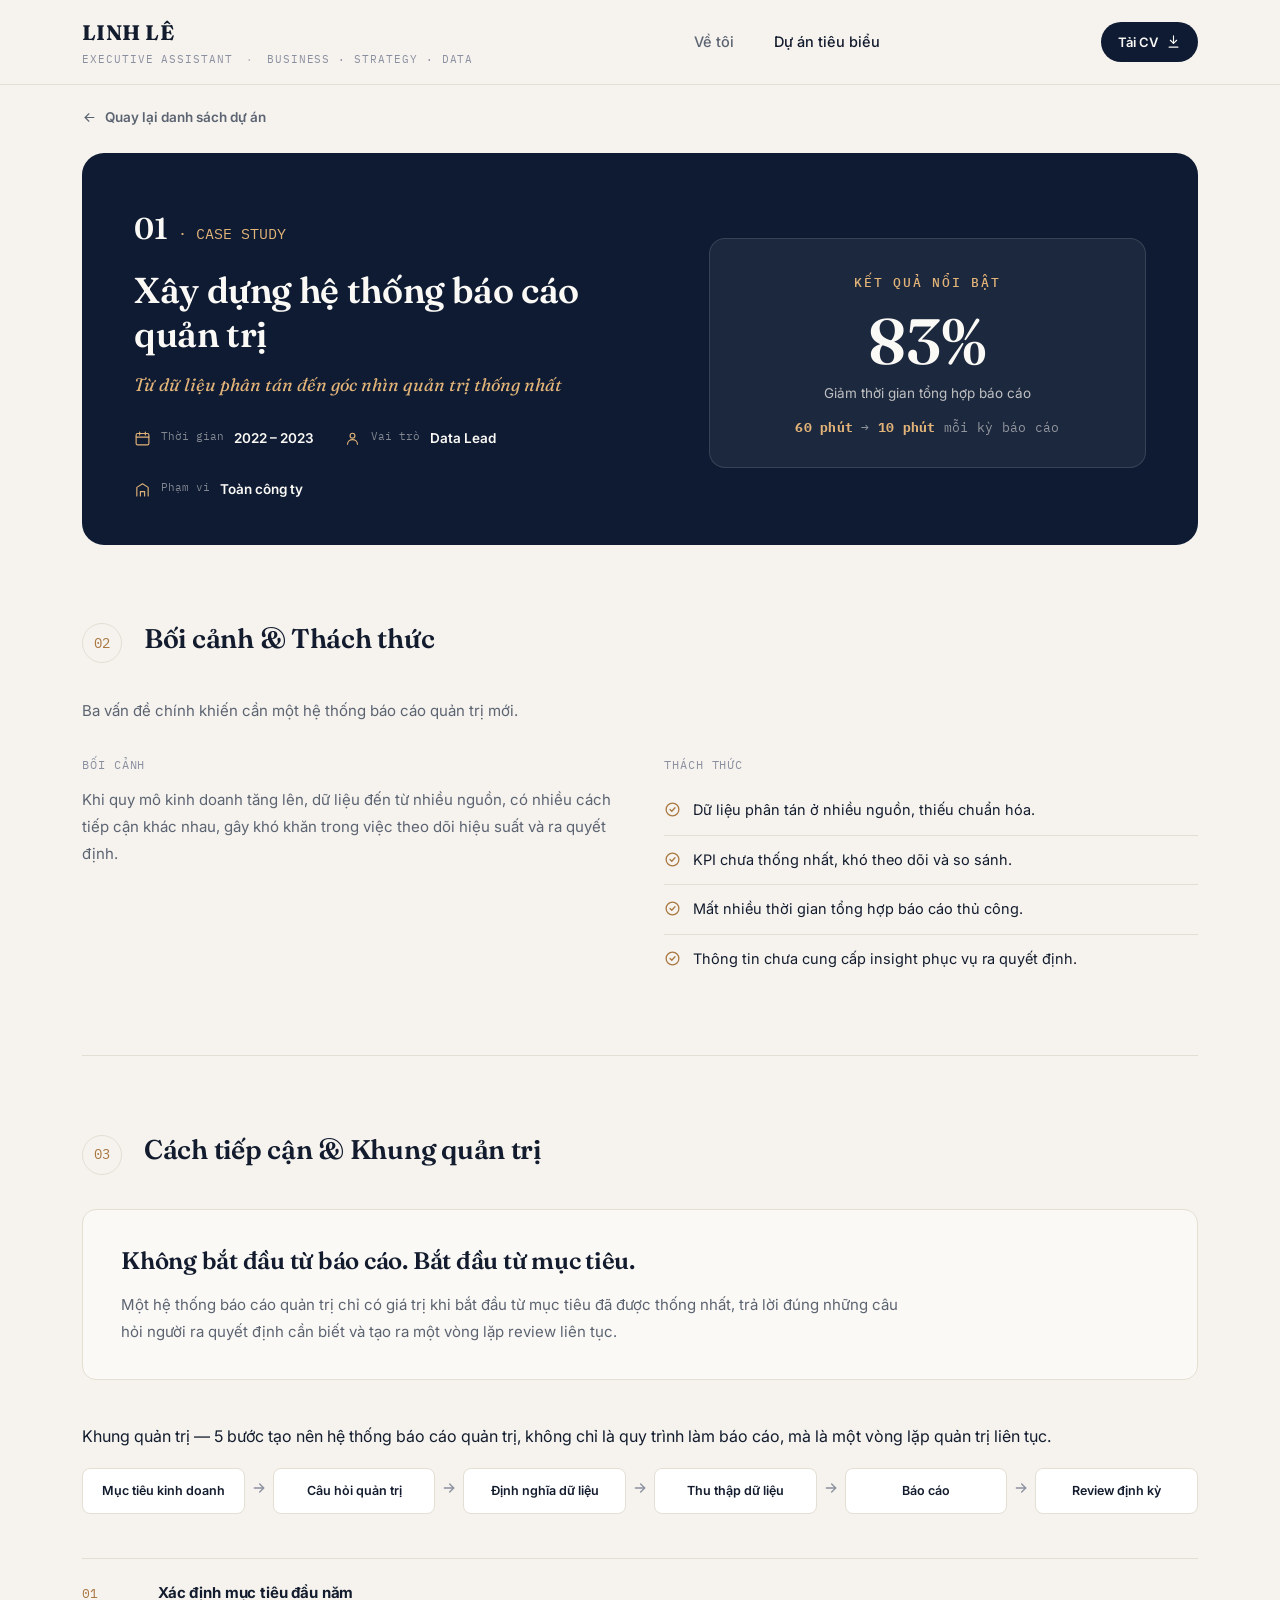
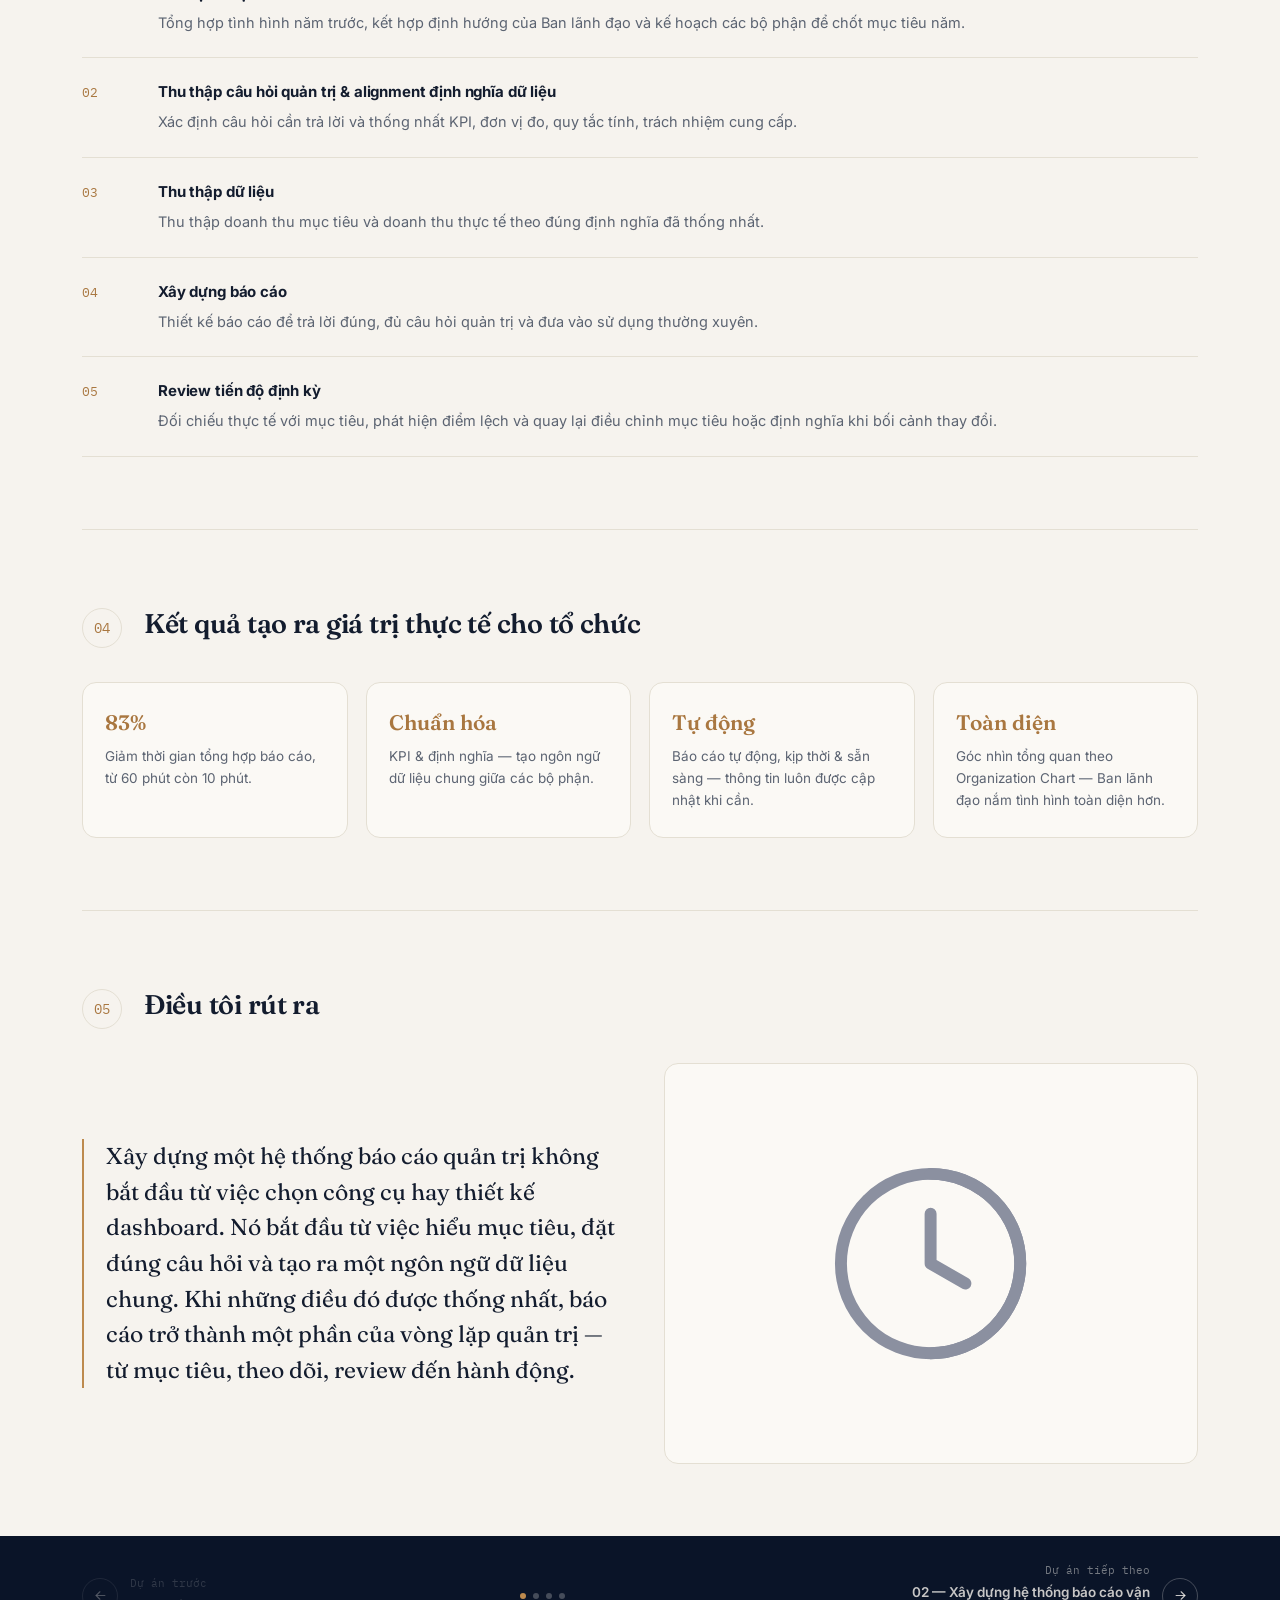
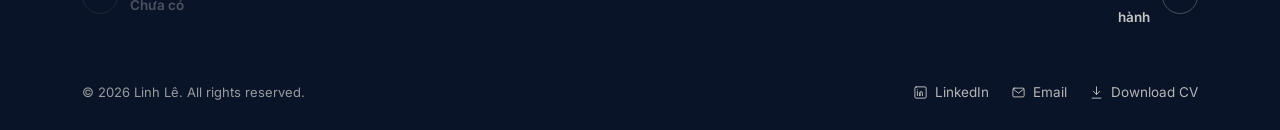
==== case-study-01.html @ 74d92cc4 "Add files via upload" ====
<!doctype html>
<html lang="vi">
<head>
<meta charset="UTF-8">
<meta name="viewport" content="width=device-width, initial-scale=1">
<title>01 · Xây dựng hệ thống báo cáo quản trị — Linh Lê</title>
<meta name="description" content="Case study: Từ dữ liệu phân tán đến góc nhìn quản trị thống nhất. Data Lead, 2022–2023, toàn công ty.">
<link rel="preconnect" href="https://fonts.googleapis.com">
<link rel="preconnect" href="https://fonts.gstatic.com" crossorigin>
<link href="https://fonts.googleapis.com/css2?family=Fraunces:opsz,wght@9..144,500;9..144,600;9..144,700&family=Inter:wght@400;500;600;700&family=IBM+Plex+Mono:wght@400;500&display=swap" rel="stylesheet">
<link rel="stylesheet" href="style.css">
</head>
<body>

<header class="site-header">
  <div class="wrap">
    <a href="index.html" class="brand">
      <span class="brand-name">LINH LÊ</span>
      <span class="brand-tag">EXECUTIVE ASSISTANT <span>·</span> BUSINESS · STRATEGY · DATA</span>
    </a>
    <nav class="main-nav" aria-label="Điều hướng chính">
      <a href="index.html#ve-toi">Về tôi</a>
      <a href="index.html#du-an" class="active">Dự án tiêu biểu</a>
    </nav>
    <div class="nav-cta">
      <a class="btn btn-primary btn-sm" href="cv.pdf" download>
        Tải CV
        <svg viewBox="0 0 24 24" fill="none" stroke="currentColor" stroke-width="1.8" stroke-linecap="round" stroke-linejoin="round"><path d="M12 3v12"/><path d="M7 10l5 5 5-5"/><path d="M5 21h14"/></svg>
      </a>
      <button class="nav-toggle" aria-label="Mở menu">
        <svg viewBox="0 0 24 24" fill="none" stroke="currentColor" stroke-width="1.8" stroke-linecap="round"><path d="M4 7h16M4 12h16M4 17h16"/></svg>
      </button>
    </div>
  </div>
</header>

<main>
  <div class="wrap">
    <a class="back-link" href="index.html#du-an">
      <svg viewBox="0 0 24 24" fill="none" stroke="currentColor" stroke-width="1.8" stroke-linecap="round" stroke-linejoin="round"><path d="M19 12H5"/><path d="M11 6l-6 6 6 6"/></svg>
      Quay lại danh sách dự án
    </a>

    <!-- ============ HERO ============ -->
    <section class="cs-hero">
      <div class="cs-hero-copy">
        <div class="cs-num"><b>01</b> · CASE STUDY</div>
        <h1>Xây dựng hệ thống báo cáo quản trị</h1>
        <p class="cs-subtitle">Từ dữ liệu phân tán đến góc nhìn quản trị thống nhất</p>

        <div class="cs-meta">
          <div>
            <svg viewBox="0 0 24 24" fill="none" stroke="currentColor" stroke-width="1.6" stroke-linecap="round" stroke-linejoin="round"><rect x="3" y="5" width="18" height="16" rx="2"/><path d="M3 10h18M8 3v4M16 3v4"/></svg>
            <div><span class="m-label">Thời gian</span><span class="m-val">2022 – 2023</span></div>
          </div>
          <div>
            <svg viewBox="0 0 24 24" fill="none" stroke="currentColor" stroke-width="1.6" stroke-linecap="round" stroke-linejoin="round"><circle cx="12" cy="8" r="3.4"/><path d="M5 20c0-3.6 3.1-6.4 7-6.4s7 2.8 7 6.4"/></svg>
            <div><span class="m-label">Vai trò</span><span class="m-val">Data Lead</span></div>
          </div>
          <div>
            <svg viewBox="0 0 24 24" fill="none" stroke="currentColor" stroke-width="1.6" stroke-linecap="round" stroke-linejoin="round"><path d="M4 21V9l8-5 8 5v12"/><path d="M9 21v-6h6v6"/></svg>
            <div><span class="m-label">Phạm vi</span><span class="m-val">Toàn công ty</span></div>
          </div>
        </div>
      </div>

      <div class="cs-highlight">
        <span class="eyebrow on-dark">Kết quả nổi bật</span>
        <div class="hl-num" style="margin-top:14px;">83%</div>
        <p class="hl-caption">Giảm thời gian tổng hợp báo cáo</p>
        <div class="hl-detail"><b>60 phút</b> → <b>10 phút</b> mỗi kỳ báo cáo</div>
      </div>
    </section>

    <!-- ============ 02 BỐI CẢNH & THÁCH THỨC ============ -->
    <section class="cs-section">
      <div class="cs-section-head">
        <span class="cs-section-num">02</span>
        <h2>Bối cảnh &amp; Thách thức</h2>
      </div>
      <p style="max-width:640px; color:var(--muted); font-size:15px; line-height:1.8; margin-bottom:32px;">Ba vấn đề chính khiến cần một hệ thống báo cáo quản trị mới.</p>

      <div class="cs-two-col">
        <div>
          <span class="col-label">Bối cảnh</span>
          <p>Khi quy mô kinh doanh tăng lên, dữ liệu đến từ nhiều nguồn, có nhiều cách tiếp cận khác nhau, gây khó khăn trong việc theo dõi hiệu suất và ra quyết định.</p>
        </div>
        <div>
          <span class="col-label">Thách thức</span>
          <ul class="check-list">
            <li>
              <svg viewBox="0 0 24 24" fill="none" stroke="currentColor" stroke-width="1.8" stroke-linecap="round" stroke-linejoin="round"><circle cx="12" cy="12" r="9"/><path d="m8.5 12 2.5 2.5 4.5-5"/></svg>
              Dữ liệu phân tán ở nhiều nguồn, thiếu chuẩn hóa.
            </li>
            <li>
              <svg viewBox="0 0 24 24" fill="none" stroke="currentColor" stroke-width="1.8" stroke-linecap="round" stroke-linejoin="round"><circle cx="12" cy="12" r="9"/><path d="m8.5 12 2.5 2.5 4.5-5"/></svg>
              KPI chưa thống nhất, khó theo dõi và so sánh.
            </li>
            <li>
              <svg viewBox="0 0 24 24" fill="none" stroke="currentColor" stroke-width="1.8" stroke-linecap="round" stroke-linejoin="round"><circle cx="12" cy="12" r="9"/><path d="m8.5 12 2.5 2.5 4.5-5"/></svg>
              Mất nhiều thời gian tổng hợp báo cáo thủ công.
            </li>
            <li>
              <svg viewBox="0 0 24 24" fill="none" stroke="currentColor" stroke-width="1.8" stroke-linecap="round" stroke-linejoin="round"><circle cx="12" cy="12" r="9"/><path d="m8.5 12 2.5 2.5 4.5-5"/></svg>
              Thông tin chưa cung cấp insight phục vụ ra quyết định.
            </li>
          </ul>
        </div>
      </div>
    </section>

    <!-- ============ 03 Ý TƯỞNG CỐT LÕI & KHUNG QUẢN TRỊ ============ -->
    <section class="cs-section">
      <div class="cs-section-head">
        <span class="cs-section-num">03</span>
        <h2>Cách tiếp cận &amp; Khung quản trị</h2>
      </div>

      <div class="idea-block">
        <h3>Không bắt đầu từ báo cáo. Bắt đầu từ mục tiêu.</h3>
        <p>Một hệ thống báo cáo quản trị chỉ có giá trị khi bắt đầu từ mục tiêu đã được thống nhất, trả lời đúng những câu hỏi người ra quyết định cần biết và tạo ra một vòng lặp review liên tục.</p>
      </div>

      <span class="col-label">Khung quản trị — 5 bước tạo nên hệ thống báo cáo quản trị, không chỉ là quy trình làm báo cáo, mà là một vòng lặp quản trị liên tục.</span>

      <div class="flow" style="margin-top:18px;">
        <div class="flow-node">Mục tiêu kinh doanh</div>
        <span class="flow-arrow"><svg viewBox="0 0 24 24" fill="none" stroke="currentColor" stroke-width="2" stroke-linecap="round" stroke-linejoin="round"><path d="M5 12h14"/><path d="M13 6l6 6-6 6"/></svg></span>
        <div class="flow-node">Câu hỏi quản trị</div>
        <span class="flow-arrow"><svg viewBox="0 0 24 24" fill="none" stroke="currentColor" stroke-width="2" stroke-linecap="round" stroke-linejoin="round"><path d="M5 12h14"/><path d="M13 6l6 6-6 6"/></svg></span>
        <div class="flow-node">Định nghĩa dữ liệu</div>
        <span class="flow-arrow"><svg viewBox="0 0 24 24" fill="none" stroke="currentColor" stroke-width="2" stroke-linecap="round" stroke-linejoin="round"><path d="M5 12h14"/><path d="M13 6l6 6-6 6"/></svg></span>
        <div class="flow-node">Thu thập dữ liệu</div>
        <span class="flow-arrow"><svg viewBox="0 0 24 24" fill="none" stroke="currentColor" stroke-width="2" stroke-linecap="round" stroke-linejoin="round"><path d="M5 12h14"/><path d="M13 6l6 6-6 6"/></svg></span>
        <div class="flow-node">Báo cáo</div>
        <span class="flow-arrow"><svg viewBox="0 0 24 24" fill="none" stroke="currentColor" stroke-width="2" stroke-linecap="round" stroke-linejoin="round"><path d="M5 12h14"/><path d="M13 6l6 6-6 6"/></svg></span>
        <div class="flow-node">Review định kỳ</div>
      </div>

      <div class="step-list">
        <div class="step-row">
          <span class="s-num">01</span>
          <div>
            <h4>Xác định mục tiêu đầu năm</h4>
            <p>Tổng hợp tình hình năm trước, kết hợp định hướng của Ban lãnh đạo và kế hoạch các bộ phận để chốt mục tiêu năm.</p>
          </div>
        </div>
        <div class="step-row">
          <span class="s-num">02</span>
          <div>
            <h4>Thu thập câu hỏi quản trị &amp; alignment định nghĩa dữ liệu</h4>
            <p>Xác định câu hỏi cần trả lời và thống nhất KPI, đơn vị đo, quy tắc tính, trách nhiệm cung cấp.</p>
          </div>
        </div>
        <div class="step-row">
          <span class="s-num">03</span>
          <div>
            <h4>Thu thập dữ liệu</h4>
            <p>Thu thập doanh thu mục tiêu và doanh thu thực tế theo đúng định nghĩa đã thống nhất.</p>
          </div>
        </div>
        <div class="step-row">
          <span class="s-num">04</span>
          <div>
            <h4>Xây dựng báo cáo</h4>
            <p>Thiết kế báo cáo để trả lời đúng, đủ câu hỏi quản trị và đưa vào sử dụng thường xuyên.</p>
          </div>
        </div>
        <div class="step-row">
          <span class="s-num">05</span>
          <div>
            <h4>Review tiến độ định kỳ</h4>
            <p>Đối chiếu thực tế với mục tiêu, phát hiện điểm lệch và quay lại điều chỉnh mục tiêu hoặc định nghĩa khi bối cảnh thay đổi.</p>
          </div>
        </div>
      </div>
    </section>

    <!-- ============ 04 KẾT QUẢ & TÁC ĐỘNG ============ -->
    <section class="cs-section">
      <div class="cs-section-head">
        <span class="cs-section-num">04</span>
        <h2>Kết quả tạo ra giá trị thực tế cho tổ chức</h2>
      </div>
      <div class="impact-grid">
        <div class="impact-card">
          <div class="i-head">83%</div>
          <p>Giảm thời gian tổng hợp báo cáo, từ 60 phút còn 10 phút.</p>
        </div>
        <div class="impact-card">
          <div class="i-head">Chuẩn hóa</div>
          <p>KPI &amp; định nghĩa — tạo ngôn ngữ dữ liệu chung giữa các bộ phận.</p>
        </div>
        <div class="impact-card">
          <div class="i-head">Tự động</div>
          <p>Báo cáo tự động, kịp thời &amp; sẵn sàng — thông tin luôn được cập nhật khi cần.</p>
        </div>
        <div class="impact-card">
          <div class="i-head">Toàn diện</div>
          <p>Góc nhìn tổng quan theo Organization Chart — Ban lãnh đạo nắm tình hình toàn diện hơn.</p>
        </div>
      </div>
    </section>

    <!-- ============ 05 BÀI HỌC RÚT RA ============ -->
    <section class="cs-section">
      <div class="cs-section-head">
        <span class="cs-section-num">05</span>
        <h2>Điều tôi rút ra</h2>
      </div>
      <div class="reflection">
        <blockquote>Xây dựng một hệ thống báo cáo quản trị không bắt đầu từ việc chọn công cụ hay thiết kế dashboard. Nó bắt đầu từ việc hiểu mục tiêu, đặt đúng câu hỏi và tạo ra một ngôn ngữ dữ liệu chung. Khi những điều đó được thống nhất, báo cáo trở thành một phần của vòng lặp quản trị — từ mục tiêu, theo dõi, review đến hành động.</blockquote>
        <div class="reflection-visual" aria-hidden="true">
          <svg viewBox="0 0 24 24" fill="none" stroke="currentColor" stroke-width="1.2" stroke-linecap="round" stroke-linejoin="round"><circle cx="12" cy="12" r="9"/><path d="M12 3a9 9 0 0 1 0 18"/><path d="M12 7v5l3.5 2"/></svg>
        </div>
      </div>
    </section>

  </div>

  <!-- ============ CASE NAV ============ -->
  <nav class="cs-nav" aria-label="Điều hướng case study">
    <div class="wrap">
      <span class="cs-nav-link disabled">
        <span class="n-arrow"><svg viewBox="0 0 24 24" fill="none" stroke="currentColor" stroke-width="1.8" stroke-linecap="round" stroke-linejoin="round"><path d="M19 12H5"/><path d="M11 6l-6 6 6 6"/></svg></span>
        <span>
          <span class="n-label">Dự án trước</span>
          <span class="n-title">Chưa có</span>
        </span>
      </span>
      <div class="cs-dots" aria-hidden="true">
        <span class="on"></span><span></span><span></span><span></span>
      </div>
      <a class="cs-nav-link next" href="case-study-02.html">
        <span class="n-arrow"><svg viewBox="0 0 24 24" fill="none" stroke="currentColor" stroke-width="1.8" stroke-linecap="round" stroke-linejoin="round"><path d="M5 12h14"/><path d="M13 6l6 6-6 6"/></svg></span>
        <span>
          <span class="n-label">Dự án tiếp theo</span>
          <span class="n-title">02 — Xây dựng hệ thống báo cáo vận hành</span>
        </span>
      </a>
    </div>
  </nav>
</main>

<footer class="site-footer">
  <div class="wrap">
    <span class="footer-copy">© 2026 Linh Lê. All rights reserved.</span>
    <div class="footer-links">
      <a href="https://www.linkedin.com/" target="_blank" rel="noopener">
        <svg viewBox="0 0 24 24" fill="none" stroke="currentColor" stroke-width="1.6" stroke-linecap="round" stroke-linejoin="round"><rect x="3" y="3" width="18" height="18" rx="2"/><path d="M7 10v7M7 7v.01M11 17v-4.5a2 2 0 0 1 4 0V17M11 12.5V17"/></svg>
        LinkedIn
      </a>
      <a href="mailto:hello@linhle.com">
        <svg viewBox="0 0 24 24" fill="none" stroke="currentColor" stroke-width="1.6" stroke-linecap="round" stroke-linejoin="round"><rect x="3" y="5" width="18" height="14" rx="2"/><path d="m4 7 8 6 8-6"/></svg>
        Email
      </a>
      <a href="cv.pdf" download>
        <svg viewBox="0 0 24 24" fill="none" stroke="currentColor" stroke-width="1.6" stroke-linecap="round" stroke-linejoin="round"><path d="M12 3v12"/><path d="M7 10l5 5 5-5"/><path d="M5 21h14"/></svg>
        Download CV
      </a>
    </div>
  </div>
</footer>

<script src="script.js"></script>
</body>
</html>
---- style.css ----
/* =========================================================
   LINH LÊ — Executive Assistant Portfolio
   Design tokens
   ========================================================= */
:root{
  --cream:        #F6F3EE;
  --cream-soft:    #FBF9F5;
  --white:        #FFFFFF;
  --navy:         #0E1B33;
  --navy-deep:    #0A1428;
  --ink:          #131C2E;
  --muted:        #5C6472;
  --muted-soft:   #8B90A0;
  --amber:        #BD8A4E;
  --amber-deep:   #A97740;
  --line:         #E4DFD3;
  --line-navy:    rgba(255,255,255,.12);

  --serif: "Fraunces", "Times New Roman", serif;
  --sans:  "Inter", -apple-system, BlinkMacSystemFont, "Segoe UI", sans-serif;
  --mono:  "IBM Plex Mono", ui-monospace, SFMono-Regular, Menlo, monospace;

  --container: 1180px;
  --radius: 14px;
  --radius-sm: 8px;
}

*, *::before, *::after{ box-sizing: border-box; }
html{ scroll-behavior: smooth; }
body{
  margin: 0;
  background: var(--cream);
  color: var(--ink);
  font-family: var(--sans);
  font-size: 16px;
  line-height: 1.6;
  -webkit-font-smoothing: antialiased;
}
img{ max-width: 100%; display: block; }
a{ color: inherit; text-decoration: none; }
ul{ margin: 0; padding: 0; list-style: none; }
h1,h2,h3,h4{ margin: 0; font-family: var(--serif); font-weight: 600; color: var(--ink); letter-spacing: -0.01em; }
p{ margin: 0; }
button{ font-family: inherit; }

@media (prefers-reduced-motion: reduce){
  html{ scroll-behavior: auto; }
  *{ animation-duration: 0.001ms !important; animation-iteration-count: 1 !important; transition-duration: 0.001ms !important; }
}

:focus-visible{
  outline: 2px solid var(--amber);
  outline-offset: 3px;
  border-radius: 4px;
}

.wrap{
  max-width: var(--container);
  margin: 0 auto;
  padding: 0 32px;
}

.eyebrow{
  font-family: var(--mono);
  font-size: 12.5px;
  letter-spacing: 0.14em;
  text-transform: uppercase;
  color: var(--amber-deep);
  font-weight: 500;
}
.eyebrow.on-dark{ color: #E3B478; }
.eyebrow.muted{ color: var(--muted-soft); }

/* =========================================================
   Header / Nav
   ========================================================= */
.site-header{
  position: sticky;
  top: 0;
  z-index: 50;
  background: rgba(246,243,238,.86);
  backdrop-filter: blur(10px);
  border-bottom: 1px solid var(--line);
}
.site-header .wrap{
  display: flex;
  align-items: center;
  justify-content: space-between;
  height: 84px;
}
.brand{ display: flex; flex-direction: column; gap: 2px; }
.brand-name{
  font-family: var(--serif);
  font-size: 21px;
  font-weight: 700;
  letter-spacing: 0.02em;
  color: var(--ink);
}
.brand-tag{
  font-family: var(--mono);
  font-size: 10.5px;
  letter-spacing: 0.09em;
  text-transform: uppercase;
  color: var(--muted-soft);
}
.brand-tag span{ margin: 0 5px; opacity: .6; }

.main-nav{ display: flex; align-items: center; gap: 40px; }
.main-nav a{
  font-size: 14.5px;
  font-weight: 500;
  color: var(--muted);
  transition: color .15s ease;
}
.main-nav a:hover{ color: var(--ink); }
.main-nav a.active{ color: var(--ink); }

.btn{
  display: inline-flex;
  align-items: center;
  gap: 8px;
  font-size: 14px;
  font-weight: 600;
  padding: 12px 22px;
  border-radius: 999px;
  border: 1px solid transparent;
  cursor: pointer;
  transition: transform .15s ease, background .15s ease, border-color .15s ease, color .15s ease;
  white-space: nowrap;
}
.btn:hover{ transform: translateY(-1px); }
.btn svg{ width: 15px; height: 15px; flex-shrink: 0; }

.btn-primary{ background: var(--navy); color: var(--cream-soft); }
.btn-primary:hover{ background: var(--navy-deep); }

.btn-outline{ background: transparent; border-color: var(--ink); color: var(--ink); }
.btn-outline:hover{ background: var(--ink); color: var(--cream-soft); }

.btn-outline-light{ background: transparent; border-color: var(--line-navy); color: var(--cream-soft); }
.btn-outline-light:hover{ background: rgba(255,255,255,.08); border-color: rgba(255,255,255,.4); }

.btn-sm{ padding: 9px 16px; font-size: 13px; }

.nav-cta{ display: flex; align-items: center; gap: 14px; }
.nav-toggle{
  display: none;
  width: 40px; height: 40px;
  align-items: center; justify-content: center;
  background: none; border: 1px solid var(--line);
  border-radius: 8px;
}
.nav-toggle svg{ width: 18px; height: 18px; }

/* =========================================================
   Buttons row / generic
   ========================================================= */
.section{ padding: 96px 0; }
.section-tight{ padding: 72px 0; }

/* =========================================================
   Hero (index)
   ========================================================= */
.hero{ padding: 76px 0 88px; }
.hero-grid{
  display: grid;
  grid-template-columns: 1.05fr 0.95fr;
  gap: 56px;
  align-items: center;
}
.hero-copy .eyebrow{ margin-bottom: 18px; }
.hero-copy h1{
  font-size: clamp(34px, 4.4vw, 50px);
  line-height: 1.14;
  font-weight: 600;
}
.hero-copy h1 em{
  font-style: normal;
  color: var(--amber-deep);
}
.hero-copy .lede{
  margin-top: 22px;
  max-width: 460px;
  color: var(--muted);
  font-size: 16.5px;
  line-height: 1.7;
}
.hero-actions{ display: flex; gap: 14px; margin-top: 34px; flex-wrap: wrap; }

.hero-visual{ position: relative; display: flex; justify-content: center; }
.portrait-frame{
  position: relative;
  width: 100%;
  max-width: 380px;
  aspect-ratio: 3.1 / 4;
  border-radius: 28px;
  background:
    radial-gradient(120% 90% at 78% 8%, #EFDDC4 0%, transparent 55%),
    linear-gradient(180deg, #EDE7DC 0%, #E4DCCB 100%);
  overflow: hidden;
  display: flex;
  align-items: flex-end;
  justify-content: center;
  border: 1px solid var(--line);
}
.portrait-frame .portrait-placeholder{
  width: 100%;
  height: 100%;
  display: flex;
  flex-direction: column;
  align-items: center;
  justify-content: center;
  gap: 10px;
  color: var(--muted-soft);
  text-align: center;
  padding: 24px;
}
.portrait-frame .portrait-placeholder svg{ width: 56px; height: 56px; opacity: .55; }
.portrait-frame .portrait-placeholder small{
  font-family: var(--mono);
  font-size: 11px;
  letter-spacing: .04em;
  line-height: 1.6;
}
.portrait-dot-grid{
  position: absolute;
  right: -18px; bottom: 28px;
  width: 92px; height: 92px;
  background-image: radial-gradient(var(--muted-soft) 1.4px, transparent 1.4px);
  background-size: 12px 12px;
  opacity: .35;
  z-index: -1;
}
.hero-quote{
  position: absolute;
  right: -26px;
  top: 8%;
  max-width: 178px;
  background: var(--white);
  border: 1px solid var(--line);
  border-radius: var(--radius);
  padding: 18px 20px;
  box-shadow: 0 18px 34px -20px rgba(20,20,10,.25);
}
.hero-quote .quote-mark{
  font-family: var(--serif);
  font-size: 30px;
  color: var(--amber);
  line-height: 1;
  display: block;
  margin-bottom: 6px;
}
.hero-quote p{ font-size: 14px; line-height: 1.55; color: var(--ink); }
.hero-quote .sig{
  margin-top: 12px;
  font-family: var(--serif);
  font-style: italic;
  font-size: 17px;
  color: var(--amber-deep);
}

/* =========================================================
   About
   ========================================================= */
.about-head{ max-width: 640px; }
.about-head h2{ font-size: clamp(26px, 3vw, 34px); margin-top: 12px; }
.about-body{
  display: grid;
  grid-template-columns: 1fr 1fr;
  gap: 48px;
  margin-top: 30px;
  align-items: start;
}
.about-body p{ color: var(--muted); font-size: 15.5px; line-height: 1.8; }
.about-quote{
  border-left: 2px solid var(--amber);
  padding-left: 20px;
  font-family: var(--serif);
  font-size: 18px;
  line-height: 1.55;
  color: var(--ink);
}

.capability-grid{
  margin-top: 56px;
  display: grid;
  grid-template-columns: repeat(4, 1fr);
  gap: 1px;
  background: var(--line);
  border: 1px solid var(--line);
  border-radius: var(--radius);
  overflow: hidden;
}
.capability{
  background: var(--cream-soft);
  padding: 30px 24px;
}
.capability .icon-badge{ margin-bottom: 18px; }
.capability h3{ font-family: var(--sans); font-size: 15.5px; font-weight: 700; }
.capability p{ margin-top: 8px; font-size: 13.5px; color: var(--muted); line-height: 1.6; }

.icon-badge{
  width: 42px; height: 42px;
  border-radius: 11px;
  background: var(--white);
  border: 1px solid var(--line);
  display: flex; align-items: center; justify-content: center;
  color: var(--amber-deep);
}
.icon-badge svg{ width: 20px; height: 20px; }

/* =========================================================
   Milestones / timeline
   ========================================================= */
.milestones{ background: var(--cream-soft); border-top: 1px solid var(--line); border-bottom: 1px solid var(--line); }
.milestones .eyebrow{ display:block; text-align:center; margin-bottom: 40px;}
.timeline{
  display: grid;
  grid-template-columns: repeat(6, 1fr);
  gap: 0;
  position: relative;
}
.timeline::before{
  content: "";
  position: absolute;
  top: 26px; left: 8.3%; right: 8.3%;
  height: 1px;
  background: var(--line);
  z-index: 0;
}
.milestone{
  position: relative;
  z-index: 1;
  display: flex;
  flex-direction: column;
  align-items: center;
  text-align: center;
  gap: 14px;
  padding: 0 8px;
}
.milestone .dot{
  width: 52px; height: 52px;
  border-radius: 50%;
  background: var(--navy);
  color: #E3B478;
  display: flex; align-items: center; justify-content: center;
  flex-shrink: 0;
}
.milestone .dot svg{ width: 22px; height: 22px; }
.milestone .m-title{ font-size: 13.5px; font-weight: 700; color: var(--ink); }
.milestone .m-desc{ font-size: 12.5px; color: var(--muted); line-height: 1.5; }
.milestone .m-desc strong{ color: var(--ink); font-weight: 600; }

/* =========================================================
   Projects (dark)
   ========================================================= */
.projects-dark{
  background: var(--navy);
  color: var(--cream-soft);
}
.projects-head{ text-align: center; max-width: 640px; margin: 0 auto 52px; }
.projects-head .eyebrow{ color: #E3B478; }
.projects-head h2{
  color: var(--cream-soft);
  font-size: clamp(24px, 3.2vw, 32px);
  margin-top: 14px;
  line-height: 1.3;
}
.projects-head p{
  margin-top: 14px;
  color: rgba(246,243,238,.62);
  font-size: 15px;
  line-height: 1.7;
}

.project-grid{
  display: grid;
  grid-template-columns: repeat(4, 1fr);
  gap: 18px;
}
.project-card{
  background: rgba(246,243,238,.05);
  border: 1px solid var(--line-navy);
  border-radius: var(--radius);
  padding: 22px;
  display: flex;
  flex-direction: column;
  gap: 18px;
  transition: background .18s ease, border-color .18s ease, transform .18s ease;
}
.project-card:hover{
  background: rgba(246,243,238,.09);
  border-color: rgba(246,243,238,.28);
  transform: translateY(-3px);
}
.project-card .p-num{
  font-family: var(--mono);
  font-size: 13px;
  color: #E3B478;
}
.project-card h3{
  color: var(--cream-soft);
  font-family: var(--sans);
  font-weight: 700;
  font-size: 15.5px;
  line-height: 1.4;
}
.project-card .p-sub{
  font-size: 13px;
  color: rgba(246,243,238,.55);
  line-height: 1.55;
  flex: 1;
}
.project-visual{
  height: 88px;
  border-radius: 10px;
  background: rgba(246,243,238,.04);
  border: 1px solid var(--line-navy);
  display: flex; align-items: center; justify-content: center;
  color: rgba(246,243,238,.5);
}
.project-visual svg{ width: 100%; height: 100%; padding: 12px; }
.project-card .p-foot{
  display: flex; align-items: center; justify-content: space-between;
  padding-top: 4px;
}
.p-status{
  font-family: var(--mono);
  font-size: 11px;
  letter-spacing: .04em;
  color: rgba(246,243,238,.4);
}
.p-arrow{
  width: 34px; height: 34px;
  border-radius: 50%;
  border: 1px solid rgba(246,243,238,.3);
  display: flex; align-items: center; justify-content: center;
  transition: background .15s ease, border-color .15s ease;
}
.p-arrow svg{ width: 15px; height: 15px; }
.project-card:hover .p-arrow{ background: var(--amber); border-color: var(--amber); color: var(--navy-deep); }

/* =========================================================
   Footer
   ========================================================= */
.site-footer{
  background: var(--navy-deep);
  color: rgba(246,243,238,.6);
  padding: 26px 0;
}
.site-footer .wrap{
  display: flex; align-items: center; justify-content: space-between; gap: 20px; flex-wrap: wrap;
}
.footer-links{ display: flex; align-items: center; gap: 22px; }
.footer-links a{
  display: inline-flex; align-items: center; gap: 7px;
  font-size: 13.5px;
  color: rgba(246,243,238,.72);
  transition: color .15s ease;
}
.footer-links a svg{ width: 15px; height: 15px; }
.footer-links a:hover{ color: var(--cream-soft); }
.footer-copy{ font-size: 13px; }

/* =========================================================
   Case study — hero
   ========================================================= */
.back-link{
  display: inline-flex; align-items: center; gap: 8px;
  font-size: 13.5px; font-weight: 600; color: var(--muted);
  padding: 22px 0 0;
}
.back-link svg{ width: 15px; height: 15px; }
.back-link:hover{ color: var(--ink); }

.cs-hero{
  background: var(--navy);
  color: var(--cream-soft);
  border-radius: 22px;
  margin-top: 20px;
  padding: 52px 52px 44px;
  display: grid;
  grid-template-columns: 1.1fr 0.9fr;
  gap: 40px;
  align-items: center;
}
.cs-hero .cs-num{
  font-family: var(--mono);
  font-size: 15px;
  color: #E3B478;
  display: flex; align-items: baseline; gap: 10px;
}
.cs-hero .cs-num b{ font-size: 30px; font-family: var(--serif); color: var(--cream-soft); font-weight: 600;}
.cs-hero h1{
  color: var(--cream-soft);
  font-size: clamp(26px, 3.4vw, 36px);
  line-height: 1.22;
  margin-top: 16px;
}
.cs-hero .cs-subtitle{
  margin-top: 14px;
  font-family: var(--serif);
  font-style: italic;
  color: #E3B478;
  font-size: 18px;
  line-height: 1.5;
}
.cs-meta{
  display: flex;
  gap: 30px;
  margin-top: 30px;
  flex-wrap: wrap;
}
.cs-meta div{ display: flex; gap: 10px; align-items: flex-start; }
.cs-meta svg{ width: 17px; height: 17px; color: #E3B478; margin-top: 2px; flex-shrink: 0; }
.cs-meta .m-label{ display:block; font-size: 11px; color: rgba(246,243,238,.5); font-family: var(--mono); }
.cs-meta .m-val{ font-size: 13.5px; font-weight: 600; color: var(--cream-soft); }

.cs-highlight{
  background: rgba(246,243,238,.06);
  border: 1px solid var(--line-navy);
  border-radius: 16px;
  padding: 30px;
  text-align: center;
}
.cs-highlight .hl-num{
  font-family: var(--serif);
  font-size: clamp(48px, 6vw, 64px);
  font-weight: 600;
  color: var(--cream-soft);
  line-height: 1;
}
.cs-highlight .hl-detail{
  margin-top: 14px;
  font-family: var(--mono);
  font-size: 12.5px;
  color: rgba(246,243,238,.55);
  letter-spacing: .02em;
}
.cs-highlight .hl-detail b{ color: #E3B478; }
.cs-highlight .hl-caption{
  margin-top: 10px;
  font-size: 13.5px;
  color: rgba(246,243,238,.75);
  line-height: 1.5;
}

/* =========================================================
   Case study body sections
   ========================================================= */
.cs-section{ padding: 72px 0; border-bottom: 1px solid var(--line); }
.cs-section:last-of-type{ border-bottom: none; }
.cs-section-head{
  display: flex;
  gap: 22px;
  align-items: baseline;
  margin-bottom: 34px;
}
.cs-section-num{
  font-family: var(--mono);
  font-size: 14px;
  color: var(--amber-deep);
  border: 1px solid var(--line);
  border-radius: 50%;
  width: 40px; height: 40px;
  display: flex; align-items: center; justify-content: center;
  flex-shrink: 0;
}
.cs-section-head h2{ font-size: clamp(21px, 2.4vw, 27px); }

.cs-two-col{
  display: grid;
  grid-template-columns: 1fr 1fr;
  gap: 48px;
}
.cs-two-col .col-label{
  font-family: var(--mono);
  font-size: 11.5px;
  letter-spacing: .08em;
  text-transform: uppercase;
  color: var(--muted-soft);
  margin-bottom: 12px;
  display: block;
}
.cs-two-col p{ color: var(--muted); font-size: 15px; line-height: 1.8; }

.check-list li{
  display: flex; gap: 12px; align-items: flex-start;
  padding: 13px 0;
  border-bottom: 1px solid var(--line);
  font-size: 14.5px; color: var(--ink); line-height: 1.55;
}
.check-list li:last-child{ border-bottom: none; }
.check-list svg{ width: 17px; height: 17px; color: var(--amber-deep); flex-shrink: 0; margin-top: 2px; }

.idea-block{
  background: var(--cream-soft);
  border: 1px solid var(--line);
  border-radius: var(--radius);
  padding: 34px 38px;
  margin-bottom: 44px;
}
.idea-block h3{
  font-size: clamp(19px, 2.4vw, 24px);
  line-height: 1.4;
  color: var(--ink);
}
.idea-block p{ margin-top: 14px; color: var(--muted); font-size: 15px; line-height: 1.8; max-width: 780px; }

.flow{
  display: flex;
  align-items: center;
  gap: 6px;
  flex-wrap: wrap;
  margin-bottom: 44px;
}
.flow-node{
  background: var(--white);
  border: 1px solid var(--line);
  border-radius: var(--radius-sm);
  padding: 12px 16px;
  font-size: 12.5px;
  font-weight: 600;
  color: var(--ink);
  text-align: center;
  flex: 1;
  min-width: 118px;
}
.flow-arrow{ color: var(--muted-soft); flex-shrink: 0; }
.flow-arrow svg{ width: 16px; height: 16px; }

.step-list{ display: flex; flex-direction: column; }
.step-row{
  display: grid;
  grid-template-columns: 56px 1fr;
  gap: 20px;
  padding: 22px 0;
  border-top: 1px solid var(--line);
}
.step-row:last-child{ border-bottom: 1px solid var(--line); }
.step-row .s-num{
  font-family: var(--mono);
  font-size: 13px;
  color: var(--amber-deep);
  padding-top: 3px;
}
.step-row h4{ font-family: var(--sans); font-size: 15px; font-weight: 700; color: var(--ink); }
.step-row p{ margin-top: 6px; color: var(--muted); font-size: 14.5px; line-height: 1.7; }

.impact-grid{
  display: grid;
  grid-template-columns: repeat(4, 1fr);
  gap: 18px;
}
.impact-card{
  background: var(--cream-soft);
  border: 1px solid var(--line);
  border-radius: var(--radius);
  padding: 26px 22px;
}
.impact-card .i-head{
  font-family: var(--serif);
  font-size: 21px;
  font-weight: 600;
  color: var(--amber-deep);
  line-height: 1.3;
}
.impact-card p{ margin-top: 10px; font-size: 13.5px; color: var(--muted); line-height: 1.6; }

.reflection{
  display: grid;
  grid-template-columns: 1fr 1fr;
  gap: 48px;
  align-items: center;
}
.reflection blockquote{
  margin: 0;
  font-family: var(--serif);
  font-size: clamp(19px, 2.3vw, 23px);
  line-height: 1.55;
  color: var(--ink);
  border-left: 2px solid var(--amber);
  padding-left: 22px;
}
.reflection-visual{
  border-radius: var(--radius);
  border: 1px solid var(--line);
  background: var(--cream-soft);
  aspect-ratio: 4/3;
  display: flex; align-items: center; justify-content: center;
  color: var(--muted-soft);
}
.reflection-visual svg{ width: 60%; height: 60%; }

/* =========================================================
   Case study footer nav
   ========================================================= */
.cs-nav{
  background: var(--navy-deep);
}
.cs-nav .wrap{
  display: flex;
  align-items: center;
  justify-content: space-between;
  padding: 26px 32px;
  gap: 20px;
}
.cs-nav-link{
  display: flex; align-items: center; gap: 12px;
  color: rgba(246,243,238,.8);
  max-width: 320px;
}
.cs-nav-link.next{ text-align: right; flex-direction: row-reverse; }
.cs-nav-link .n-arrow{
  width: 36px; height: 36px;
  border-radius: 50%;
  border: 1px solid rgba(246,243,238,.25);
  display: flex; align-items: center; justify-content: center;
  flex-shrink: 0;
}
.cs-nav-link .n-arrow svg{ width: 15px; height: 15px; }
.cs-nav-link .n-label{ font-family: var(--mono); font-size: 10.5px; color: rgba(246,243,238,.45); display:block; }
.cs-nav-link .n-title{ font-size: 13.5px; font-weight: 600; margin-top: 3px; }
.cs-nav-link:hover .n-arrow{ background: var(--amber); border-color: var(--amber); }
.cs-nav-link.disabled{ opacity: .35; pointer-events: none; }
.cs-dots{ display: flex; gap: 7px; }
.cs-dots span{ width: 6px; height: 6px; border-radius: 50%; background: rgba(246,243,238,.25); }
.cs-dots span.on{ background: var(--amber); }

/* =========================================================
   Case study — light hero variant (case study 02+)
   ========================================================= */
.cs-hero-light{
  padding: 56px 0 20px;
  display: grid;
  grid-template-columns: 1fr 1fr;
  gap: 44px;
  align-items: center;
}
.cs-hero-heading-row{
  display: flex;
  gap: 26px;
  align-items: flex-start;
}
.num-col{
  display: flex;
  flex-direction: column;
  gap: 6px;
  padding-right: 24px;
  border-right: 1px solid var(--line);
  flex-shrink: 0;
}
.num-col .num{
  font-family: var(--serif);
  font-size: 34px;
  font-weight: 600;
  color: var(--ink);
  line-height: 1;
}
.num-col .lbl{
  font-family: var(--mono);
  font-size: 10px;
  letter-spacing: .08em;
  text-transform: uppercase;
  color: var(--muted-soft);
  line-height: 1.4;
}
.cs-hero-title-block h1{
  font-size: clamp(26px, 3.2vw, 34px);
  line-height: 1.2;
  margin-top: 10px;
}
.cs-subtitle-light{
  margin-top: 14px;
  font-family: var(--serif);
  font-style: italic;
  color: var(--amber-deep);
  font-size: 17px;
  line-height: 1.5;
}
.cs-meta-light{
  display: flex;
  gap: 30px;
  margin-top: 28px;
  flex-wrap: wrap;
}
.cs-meta-light div{ display: flex; gap: 10px; align-items: flex-start; }
.cs-meta-light svg{ width: 17px; height: 17px; color: var(--amber-deep); margin-top: 2px; flex-shrink: 0; }
.cs-meta-light .m-label{ display:block; font-size: 11px; color: var(--muted-soft); font-family: var(--mono); }
.cs-meta-light .m-val{ font-size: 13.5px; font-weight: 600; color: var(--ink); }
.cs-hero-actions{ display: flex; gap: 14px; margin-top: 30px; flex-wrap: wrap; }

.cs-hero-visual{ display: flex; align-items: center; justify-content: center; }
.dash-laptop{ width: 100%; max-width: 520px; margin: 0 auto; }

/* =========================================================
   Idea flow (circular icon nodes)
   ========================================================= */
.idea-flow{
  display: flex;
  align-items: flex-start;
  gap: 4px;
  margin-top: 30px;
  flex-wrap: wrap;
}
.idea-flow-node{
  display: flex;
  flex-direction: column;
  align-items: center;
  text-align: center;
  gap: 12px;
  width: 118px;
}
.idea-flow-node .dot{
  width: 52px; height: 52px;
  border-radius: 50%;
  background: var(--cream-soft);
  border: 1px solid var(--line);
  color: var(--amber-deep);
  display: flex; align-items: center; justify-content: center;
}
.idea-flow-node .dot svg{ width: 22px; height: 22px; }
.idea-flow-node .f-title{ font-size: 13px; font-weight: 700; color: var(--ink); }
.idea-flow-node .f-sub{ font-size: 11.5px; color: var(--muted-soft); font-family: var(--mono); }
.idea-flow-arrow{
  color: var(--muted-soft);
  padding-top: 16px;
  flex-shrink: 0;
}
.idea-flow-arrow svg{ width: 18px; height: 18px; }

.idea-caption{
  max-width: 640px;
  margin-top: 30px;
  color: var(--muted);
  font-size: 15px;
  line-height: 1.8;
}

.idea-row{
  display: grid;
  grid-template-columns: 1fr 1fr;
  gap: 48px;
  align-items: center;
  margin-bottom: 40px;
}
.layer-stack{
  position: relative;
  display: flex;
  flex-direction: column;
  gap: 14px;
}
.layer-card{
  background: var(--white);
  border: 1px solid var(--line);
  border-radius: var(--radius-sm);
  padding: 14px 18px;
  display: flex;
  align-items: center;
  gap: 14px;
}
.layer-card .layer-icon{
  width: 34px; height: 34px;
  border-radius: 9px;
  background: var(--cream-soft);
  border: 1px solid var(--line);
  color: var(--amber-deep);
  display: flex; align-items: center; justify-content: center;
  flex-shrink: 0;
}
.layer-card .layer-icon svg{ width: 17px; height: 17px; }
.layer-card .layer-title{ font-size: 13.5px; font-weight: 700; color: var(--ink); }
.layer-card .layer-sub{ font-size: 12px; color: var(--muted-soft); }
.layer-connector{
  width: 1px; height: 14px;
  background: var(--line);
  margin-left: 34px;
}

/* =========================================================
   Execution accordion
   ========================================================= */
.exec-accordion{
  border: 1px solid var(--line);
  border-radius: var(--radius);
  overflow: hidden;
  background: var(--white);
}
.exec-header{
  display: flex;
  align-items: center;
  gap: 14px;
  padding: 20px 24px;
  background: var(--cream-soft);
  cursor: pointer;
  border: none;
  width: 100%;
  text-align: left;
  font-family: inherit;
}
.exec-header .exec-icon{
  width: 36px; height: 36px;
  border-radius: 10px;
  background: var(--white);
  border: 1px solid var(--line);
  color: var(--amber-deep);
  display: flex; align-items: center; justify-content: center;
  flex-shrink: 0;
}
.exec-header .exec-icon svg{ width: 17px; height: 17px; }
.exec-header .exec-title{ font-size: 15px; font-weight: 700; color: var(--ink); }
.exec-header .exec-sub{ font-size: 12.5px; color: var(--muted); margin-top: 2px; }
.exec-header .chev{
  margin-left: auto;
  color: var(--muted-soft);
  transition: transform .2s ease;
  flex-shrink: 0;
}
.exec-header .chev svg{ width: 18px; height: 18px; }
.exec-accordion.collapsed .chev{ transform: rotate(180deg); }
.exec-body{
  max-height: 2000px;
  overflow: hidden;
  transition: max-height .3s ease;
}
.exec-accordion.collapsed .exec-body{ max-height: 0; }
.exec-row{
  display: grid;
  grid-template-columns: 44px 1fr 24px;
  gap: 18px;
  align-items: center;
  padding: 18px 24px;
  border-top: 1px solid var(--line);
  cursor: pointer;
  background: var(--white);
  transition: background .15s ease;
}
.exec-row:hover{ background: var(--cream-soft); }
.exec-row .e-num{ font-family: var(--mono); font-size: 13px; color: var(--amber-deep); }
.exec-row .e-title{ font-size: 14px; font-weight: 700; color: var(--ink); }
.exec-row .e-desc{
  font-size: 13px; color: var(--muted); line-height: 1.6;
  max-height: 0; overflow: hidden; opacity: 0;
  transition: max-height .25s ease, opacity .2s ease, margin-top .25s ease;
}
.exec-row.open .e-desc{ max-height: 200px; opacity: 1; margin-top: 6px; }
.exec-row .e-plus{
  color: var(--muted-soft);
  display: flex; align-items: center; justify-content: center;
  transition: transform .2s ease;
}
.exec-row .e-plus svg{ width: 16px; height: 16px; }
.exec-row.open .e-plus{ transform: rotate(45deg); color: var(--amber-deep); }

/* =========================================================
   Impact grid v2 (icon + stat)
   ========================================================= */
.impact-grid-v2{
  display: grid;
  grid-template-columns: repeat(4, 1fr);
  gap: 18px;
}
.impact-card-v2{
  background: var(--white);
  border: 1px solid var(--line);
  border-radius: var(--radius);
  padding: 26px 22px;
}
.impact-card-v2 .icon-badge{ margin-bottom: 16px; }
.impact-card-v2 .i-num{
  font-family: var(--serif);
  font-size: 26px;
  font-weight: 600;
  color: var(--amber-deep);
  line-height: 1.2;
}
.impact-card-v2 .i-title{
  font-size: 14px;
  font-weight: 700;
  color: var(--ink);
  line-height: 1.4;
  margin-top: 4px;
}
.impact-card-v2 p{ margin-top: 8px; font-size: 13px; color: var(--muted); line-height: 1.6; }

/* =========================================================
   Reflection + inline next-case card
   ========================================================= */
.reflection-row{
  display: grid;
  grid-template-columns: 1.3fr 1fr;
  gap: 40px;
  align-items: stretch;
}
.reflection-row blockquote{
  margin: 0;
  font-family: var(--serif);
  font-size: clamp(18px, 2.1vw, 21px);
  line-height: 1.6;
  color: var(--ink);
  border-left: 2px solid var(--amber);
  padding-left: 22px;
  align-self: center;
}
.next-case-card{
  background: var(--navy);
  color: var(--cream-soft);
  border-radius: var(--radius);
  padding: 26px 28px;
  display: flex;
  flex-direction: column;
  justify-content: space-between;
  gap: 20px;
}
.next-case-card .eyebrow{ color: #E3B478; }
.next-case-card .nc-num{
  font-family: var(--mono);
  font-size: 13px;
  color: #E3B478;
  margin-top: 12px;
}
.next-case-card h3{
  color: var(--cream-soft);
  font-size: 19px;
  margin-top: 6px;
  line-height: 1.35;
}
.next-case-card p{
  font-size: 12.5px;
  color: rgba(246,243,238,.6);
  margin-top: 8px;
}
.next-case-card .nc-arrow{
  align-self: flex-end;
  width: 40px; height: 40px;
  border-radius: 50%;
  border: 1px solid rgba(246,243,238,.3);
  display: flex; align-items: center; justify-content: center;
  transition: background .15s ease, border-color .15s ease;
}
.next-case-card .nc-arrow svg{ width: 17px; height: 17px; }
.next-case-card:hover .nc-arrow{ background: var(--amber); border-color: var(--amber); color: var(--navy-deep); }

@media (max-width: 980px){
  .cs-hero-light{ grid-template-columns: 1fr; }
  .idea-row{ grid-template-columns: 1fr; }
  .impact-grid-v2{ grid-template-columns: repeat(2, 1fr); }
  .reflection-row{ grid-template-columns: 1fr; }
}
@media (max-width: 720px){
  .cs-hero-heading-row{ flex-direction: column; gap: 14px; }
  .num-col{ flex-direction: row; align-items: baseline; gap: 10px; border-right: none; border-bottom: 1px solid var(--line); padding-right:0; padding-bottom: 10px; }
  .idea-flow{ flex-direction: column; align-items: stretch; }
  .idea-flow-node{ width: 100%; flex-direction: row; text-align: left; }
  .idea-flow-arrow{ transform: rotate(90deg); align-self: center; padding-top:0; }
  .impact-grid-v2{ grid-template-columns: 1fr; }
  .exec-row{ grid-template-columns: 32px 1fr 20px; padding: 16px 18px; }
}

/* =========================================================
   Coming soon (case study placeholder)
   ========================================================= */
.coming-soon{
  text-align: center;
  padding: 90px 0 110px;
}
.coming-soon .icon-badge{ margin: 0 auto 26px; width: 56px; height: 56px; border-radius: 16px; }
.coming-soon .icon-badge svg{ width: 26px; height: 26px; }
.coming-soon h2{ font-size: clamp(22px, 3vw, 28px); max-width: 560px; margin: 0 auto; }
.coming-soon p{ margin-top: 16px; max-width: 460px; margin-left: auto; margin-right: auto; color: var(--muted); font-size: 15px; line-height: 1.75; }
.coming-soon .btn{ margin-top: 30px; }

/* =========================================================
   Responsive
   ========================================================= */
@media (max-width: 980px){
  .capability-grid{ grid-template-columns: repeat(2, 1fr); }
  .project-grid{ grid-template-columns: repeat(2, 1fr); }
  .timeline{ grid-template-columns: repeat(3, 1fr); row-gap: 34px; }
  .timeline::before{ display: none; }
  .cs-hero{ grid-template-columns: 1fr; padding: 40px 28px; }
  .impact-grid{ grid-template-columns: repeat(2, 1fr); }
  .reflection{ grid-template-columns: 1fr; }
  .reflection-visual{ order: -1; aspect-ratio: 16/9; }
}

@media (max-width: 720px){
  .wrap{ padding: 0 20px; }
  .main-nav{
    display: none;
    position: absolute;
    top: 84px; left: 0; right: 0;
    background: var(--cream-soft);
    border-bottom: 1px solid var(--line);
    flex-direction: column;
    align-items: flex-start;
    gap: 4px;
    padding: 14px 20px 20px;
  }
  .main-nav.nav-open{ display: flex; }
  .main-nav a{ width: 100%; padding: 10px 0; border-bottom: 1px solid var(--line); }
  .nav-toggle{ display: flex; }
  .hero-grid{ grid-template-columns: 1fr; }
  .hero-visual{ order: -1; flex-direction: column; align-items: center; }
  .hero-quote{ position: static; max-width: 100%; width: 100%; margin-top: 18px; }
  .portrait-dot-grid{ display: none; }
  .about-body{ grid-template-columns: 1fr; }
  .capability-grid{ grid-template-columns: 1fr; }
  .project-grid{ grid-template-columns: 1fr; }
  .timeline{ grid-template-columns: repeat(2, 1fr); }
  .cs-two-col{ grid-template-columns: 1fr; gap: 30px; }
  .impact-grid{ grid-template-columns: 1fr; }
  .flow{ flex-direction: column; align-items: stretch; }
  .flow-arrow{ transform: rotate(90deg); align-self: center; }
  .cs-nav .wrap{ flex-direction: column; align-items: stretch; text-align: left; }
  .cs-nav-link.next{ flex-direction: row; text-align: left; }
  .cs-dots{ display: none; }
  .section{ padding: 64px 0; }
  .cs-section{ padding: 52px 0; }
}
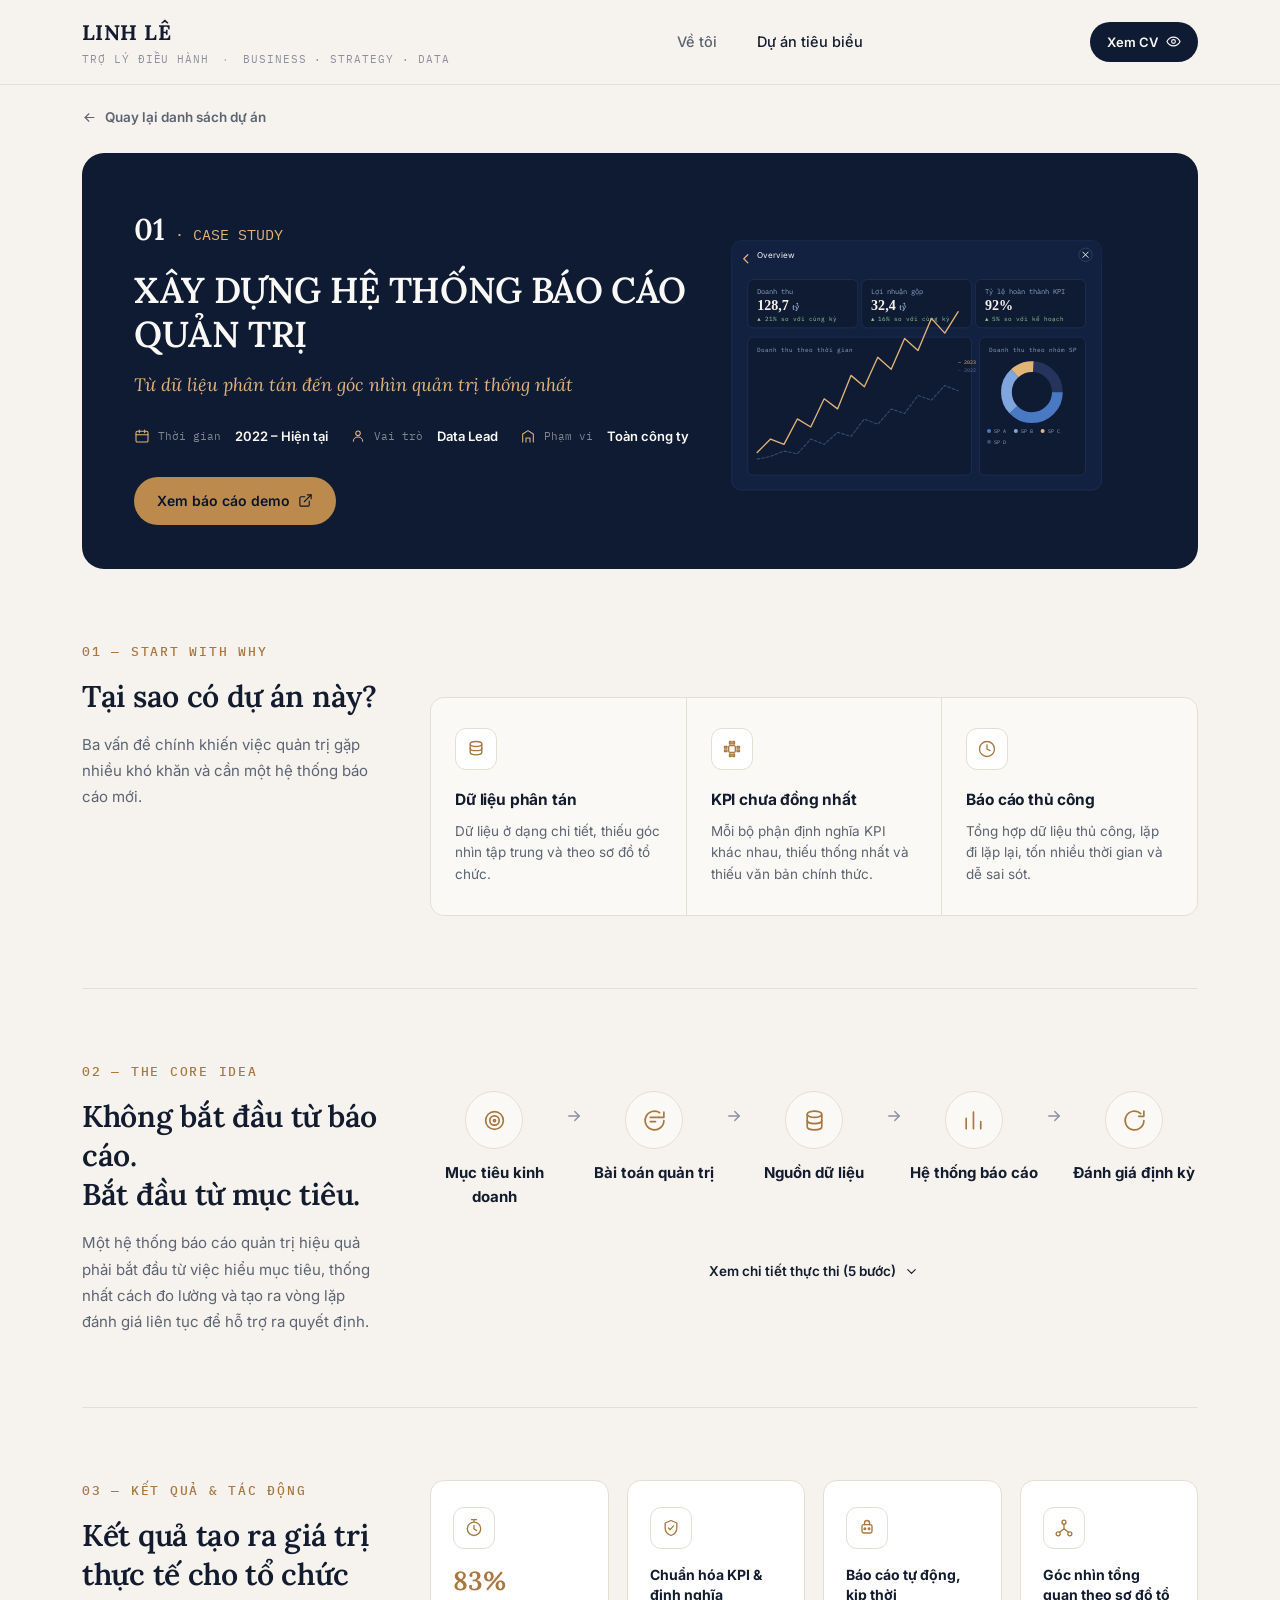
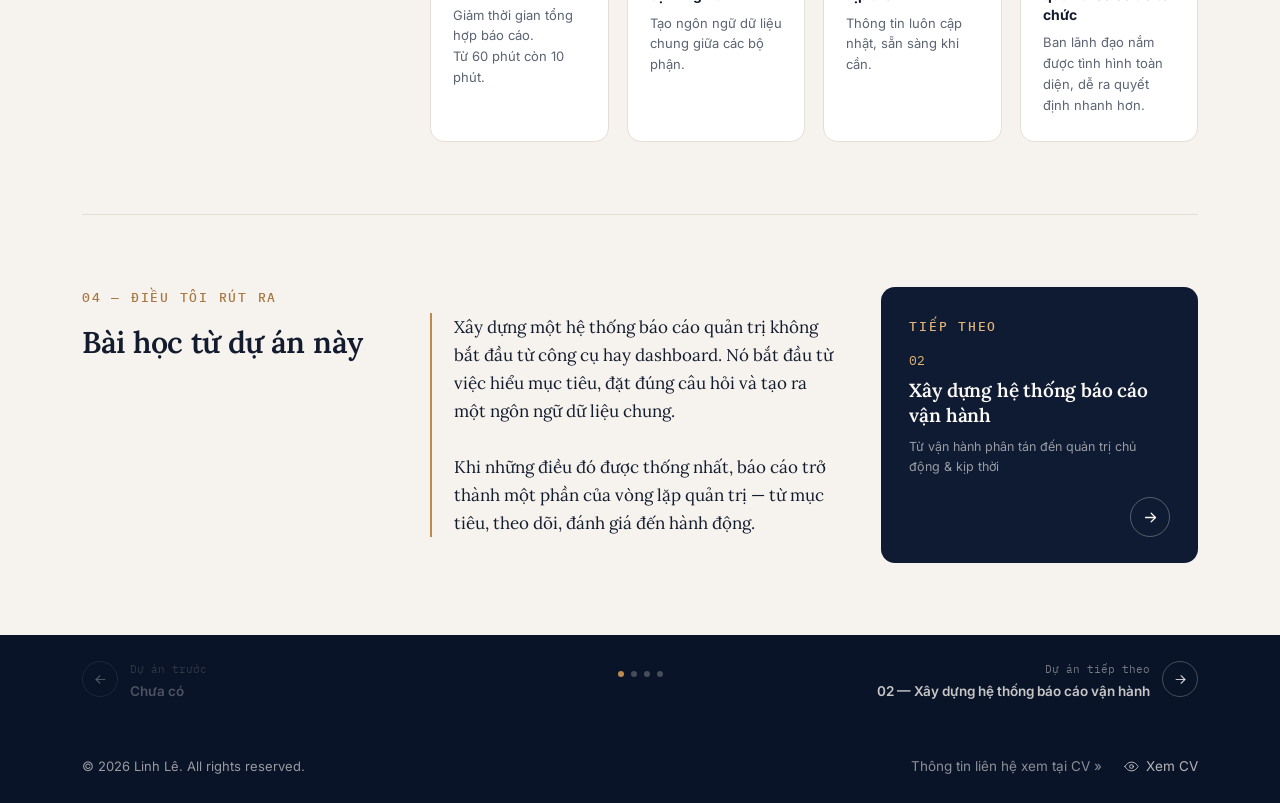
==== commit d718771d: "Add files via upload" ====
--- a/case-study-01.html
+++ b/case-study-01.html
@@ -7,7 +7,7 @@
 <meta name="description" content="Case study: Từ dữ liệu phân tán đến góc nhìn quản trị thống nhất. Data Lead, 2022–2023, toàn công ty.">
 <link rel="preconnect" href="https://fonts.googleapis.com">
 <link rel="preconnect" href="https://fonts.gstatic.com" crossorigin>
-<link href="https://fonts.googleapis.com/css2?family=Fraunces:opsz,wght@9..144,500;9..144,600;9..144,700&family=Inter:wght@400;500;600;700&family=IBM+Plex+Mono:wght@400;500&display=swap" rel="stylesheet">
+<link href="https://fonts.googleapis.com/css2?family=Lora:ital,wght@0,500;0,600;0,700;1,500;1,600&family=Inter:wght@400;500;600;700&family=IBM+Plex+Mono:wght@400;500&display=swap" rel="stylesheet">
 <link rel="stylesheet" href="style.css">
 </head>
 <body>
@@ -16,16 +16,16 @@
   <div class="wrap">
     <a href="index.html" class="brand">
       <span class="brand-name">LINH LÊ</span>
-      <span class="brand-tag">EXECUTIVE ASSISTANT <span>·</span> BUSINESS · STRATEGY · DATA</span>
+      <span class="brand-tag">Trợ lý điều hành <span>·</span> Business · Strategy · Data</span>
     </a>
     <nav class="main-nav" aria-label="Điều hướng chính">
       <a href="index.html#ve-toi">Về tôi</a>
       <a href="index.html#du-an" class="active">Dự án tiêu biểu</a>
     </nav>
     <div class="nav-cta">
-      <a class="btn btn-primary btn-sm" href="cv.pdf" download>
-        Tải CV
-        <svg viewBox="0 0 24 24" fill="none" stroke="currentColor" stroke-width="1.8" stroke-linecap="round" stroke-linejoin="round"><path d="M12 3v12"/><path d="M7 10l5 5 5-5"/><path d="M5 21h14"/></svg>
+      <a class="btn btn-primary btn-sm" href="cv.pdf" target="_blank" rel="noopener">
+        Xem CV
+        <svg viewBox="0 0 24 24" fill="none" stroke="currentColor" stroke-width="1.8" stroke-linecap="round" stroke-linejoin="round"><path d="M1.5 12S5 5 12 5s10.5 7 10.5 7-3.5 7-10.5 7S1.5 12 1.5 12Z"/><circle cx="12" cy="12" r="3"/></svg>
       </a>
       <button class="nav-toggle" aria-label="Mở menu">
         <svg viewBox="0 0 24 24" fill="none" stroke="currentColor" stroke-width="1.8" stroke-linecap="round"><path d="M4 7h16M4 12h16M4 17h16"/></svg>
@@ -45,13 +45,13 @@
     <section class="cs-hero">
       <div class="cs-hero-copy">
         <div class="cs-num"><b>01</b> · CASE STUDY</div>
-        <h1>Xây dựng hệ thống báo cáo quản trị</h1>
+        <h1 style="text-transform:uppercase;">Xây dựng hệ thống báo cáo quản trị</h1>
         <p class="cs-subtitle">Từ dữ liệu phân tán đến góc nhìn quản trị thống nhất</p>
 
         <div class="cs-meta">
           <div>
             <svg viewBox="0 0 24 24" fill="none" stroke="currentColor" stroke-width="1.6" stroke-linecap="round" stroke-linejoin="round"><rect x="3" y="5" width="18" height="16" rx="2"/><path d="M3 10h18M8 3v4M16 3v4"/></svg>
-            <div><span class="m-label">Thời gian</span><span class="m-val">2022 – 2023</span></div>
+            <div><span class="m-label">Thời gian</span><span class="m-val">2022 – Hiện tại</span></div>
           </div>
           <div>
             <svg viewBox="0 0 24 24" fill="none" stroke="currentColor" stroke-width="1.6" stroke-linecap="round" stroke-linejoin="round"><circle cx="12" cy="8" r="3.4"/><path d="M5 20c0-3.6 3.1-6.4 7-6.4s7 2.8 7 6.4"/></svg>
@@ -62,163 +62,248 @@
             <div><span class="m-label">Phạm vi</span><span class="m-val">Toàn công ty</span></div>
           </div>
         </div>
-      </div>
-
-      <div class="cs-highlight">
-        <span class="eyebrow on-dark">Kết quả nổi bật</span>
-        <div class="hl-num" style="margin-top:14px;">83%</div>
-        <p class="hl-caption">Giảm thời gian tổng hợp báo cáo</p>
-        <div class="hl-detail"><b>60 phút</b> → <b>10 phút</b> mỗi kỳ báo cáo</div>
-      </div>
-    </section>
-
-    <!-- ============ 02 BỐI CẢNH & THÁCH THỨC ============ -->
+
+        <div class="cs-hero-actions" style="display:flex; gap:14px; margin-top:30px; flex-wrap:wrap;">
+          <a class="btn btn-amber" href="https://script.google.com/macros/s/AKfycbwnJBb37l2ryKj5LThJ-bkCEr1Ky-9_YkpUVRzgctmEu72WseMAt2K9HlJlLT6U0W1hSw/exec" target="_blank" rel="noopener">
+            Xem báo cáo demo
+            <svg viewBox="0 0 24 24" fill="none" stroke="currentColor" stroke-width="1.8" stroke-linecap="round" stroke-linejoin="round"><path d="M18 13v6a2 2 0 0 1-2 2H5a2 2 0 0 1-2-2V8a2 2 0 0 1 2-2h6"/><path d="M15 3h6v6"/><path d="M10 14 21 3"/></svg>
+          </a>
+        </div>
+      </div>
+
+      <div class="cs-hero-visual">
+        <svg class="browser-mock" viewBox="0 0 560 380" fill="none" xmlns="http://www.w3.org/2000/svg">
+          <rect x="4" y="4" width="552" height="372" rx="14" fill="#132140" stroke="#24345A"/>
+          <rect x="4" y="4" width="552" height="42" rx="14" fill="#132140"/>
+          <path d="M28 25l-6 6 6 6" stroke="#E3B478" stroke-width="1.8" stroke-linecap="round" stroke-linejoin="round" fill="none"/>
+          <text x="42" y="30" font-family="Inter, sans-serif" font-size="12" fill="#F6F3EE">Overview</text>
+          <circle cx="532" cy="25" r="10" fill="none" stroke="#3A4A70"/>
+          <path d="M528 21l8 8M536 21l-8 8" stroke="#F6F3EE" stroke-width="1.4" stroke-linecap="round"/>
+
+          <rect x="28" y="62" width="164" height="72" rx="8" fill="#0E1B33" stroke="#24345A"/>
+          <text x="42" y="84" font-family="IBM Plex Mono, monospace" font-size="10" fill="#8FA0C0">Doanh thu</text>
+          <text x="42" y="108" font-family="Fraunces, serif" font-size="21" font-weight="600" fill="#F6F3EE">128,7 <tspan font-size="11" fill="#8FA0C0">tỷ</tspan></text>
+          <text x="42" y="124" font-family="IBM Plex Mono, monospace" font-size="8.5" fill="#8FCB8E">▲ 21% so với cùng kỳ</text>
+
+          <rect x="198" y="62" width="164" height="72" rx="8" fill="#0E1B33" stroke="#24345A"/>
+          <text x="212" y="84" font-family="IBM Plex Mono, monospace" font-size="10" fill="#8FA0C0">Lợi nhuận gộp</text>
+          <text x="212" y="108" font-family="Fraunces, serif" font-size="21" font-weight="600" fill="#F6F3EE">32,4 <tspan font-size="11" fill="#8FA0C0">tỷ</tspan></text>
+          <text x="212" y="124" font-family="IBM Plex Mono, monospace" font-size="8.5" fill="#8FCB8E">▲ 16% so với cùng kỳ</text>
+
+          <rect x="368" y="62" width="164" height="72" rx="8" fill="#0E1B33" stroke="#24345A"/>
+          <text x="382" y="84" font-family="IBM Plex Mono, monospace" font-size="10" fill="#8FA0C0">Tỷ lệ hoàn thành KPI</text>
+          <text x="382" y="108" font-family="Fraunces, serif" font-size="21" font-weight="600" fill="#F6F3EE">92%</text>
+          <text x="382" y="124" font-family="IBM Plex Mono, monospace" font-size="8.5" fill="#8FCB8E">▲ 5% so với kế hoạch</text>
+
+          <rect x="28" y="148" width="334" height="206" rx="8" fill="#0E1B33" stroke="#24345A"/>
+          <text x="42" y="170" font-family="IBM Plex Mono, monospace" font-size="9.5" fill="#8FA0C0">Doanh thu theo thời gian</text>
+          <polyline points="42,320 62,300 82,308 102,270 122,282 142,240 162,255 182,205 202,222 222,178 242,196 262,150 282,168 302,120 322,142 342,110" fill="none" stroke="#E3B478" stroke-width="2" stroke-linecap="round" stroke-linejoin="round"/>
+          <polyline points="42,330 62,326 82,318 102,322 122,300 142,308 162,290 182,296 202,270 222,278 242,255 262,262 282,235 302,242 322,220 342,228" fill="none" stroke="#3A4A70" stroke-width="1.6" stroke-dasharray="4 3" stroke-linecap="round" stroke-linejoin="round"/>
+          <text x="342" y="188" font-family="IBM Plex Mono, monospace" font-size="7" fill="#E3B478">— 2023</text>
+          <text x="342" y="200" font-family="IBM Plex Mono, monospace" font-size="7" fill="#5E6E92">┄ 2022</text>
+
+          <rect x="374" y="148" width="158" height="206" rx="8" fill="#0E1B33" stroke="#24345A"/>
+          <text x="388" y="170" font-family="IBM Plex Mono, monospace" font-size="9.5" fill="#8FA0C0">Doanh thu theo nhóm SP</text>
+          <circle cx="452" cy="230" r="38" fill="none" stroke="#24345A" stroke-width="16"/>
+          <circle cx="452" cy="230" r="38" fill="none" stroke="#4A79C4" stroke-width="16" stroke-dasharray="90 149" stroke-dashoffset="0"/>
+          <circle cx="452" cy="230" r="38" fill="none" stroke="#7FA6DE" stroke-width="16" stroke-dasharray="60 179" stroke-dashoffset="-90"/>
+          <circle cx="452" cy="230" r="38" fill="none" stroke="#E3B478" stroke-width="16" stroke-dasharray="30 209" stroke-dashoffset="-150"/>
+          <circle cx="388" cy="288" r="3" fill="#4A79C4"/><text x="396" y="291" font-family="IBM Plex Mono, monospace" font-size="7.5" fill="#8FA0C0">SP A</text>
+          <circle cx="428" cy="288" r="3" fill="#7FA6DE"/><text x="436" y="291" font-family="IBM Plex Mono, monospace" font-size="7.5" fill="#8FA0C0">SP B</text>
+          <circle cx="468" cy="288" r="3" fill="#E3B478"/><text x="476" y="291" font-family="IBM Plex Mono, monospace" font-size="7.5" fill="#8FA0C0">SP C</text>
+          <circle cx="388" cy="304" r="3" fill="#3A4A70"/><text x="396" y="307" font-family="IBM Plex Mono, monospace" font-size="7.5" fill="#8FA0C0">SP D</text>
+        </svg>
+      </div>
+    </section>
+
+    <!-- ============ 01 START WITH WHY ============ -->
     <section class="cs-section">
-      <div class="cs-section-head">
-        <span class="cs-section-num">02</span>
-        <h2>Bối cảnh &amp; Thách thức</h2>
-      </div>
-      <p style="max-width:640px; color:var(--muted); font-size:15px; line-height:1.8; margin-bottom:32px;">Ba vấn đề chính khiến cần một hệ thống báo cáo quản trị mới.</p>
-
-      <div class="cs-two-col">
-        <div>
-          <span class="col-label">Bối cảnh</span>
-          <p>Khi quy mô kinh doanh tăng lên, dữ liệu đến từ nhiều nguồn, có nhiều cách tiếp cận khác nhau, gây khó khăn trong việc theo dõi hiệu suất và ra quyết định.</p>
-        </div>
-        <div>
-          <span class="col-label">Thách thức</span>
-          <ul class="check-list">
-            <li>
-              <svg viewBox="0 0 24 24" fill="none" stroke="currentColor" stroke-width="1.8" stroke-linecap="round" stroke-linejoin="round"><circle cx="12" cy="12" r="9"/><path d="m8.5 12 2.5 2.5 4.5-5"/></svg>
-              Dữ liệu phân tán ở nhiều nguồn, thiếu chuẩn hóa.
-            </li>
-            <li>
-              <svg viewBox="0 0 24 24" fill="none" stroke="currentColor" stroke-width="1.8" stroke-linecap="round" stroke-linejoin="round"><circle cx="12" cy="12" r="9"/><path d="m8.5 12 2.5 2.5 4.5-5"/></svg>
-              KPI chưa thống nhất, khó theo dõi và so sánh.
-            </li>
-            <li>
-              <svg viewBox="0 0 24 24" fill="none" stroke="currentColor" stroke-width="1.8" stroke-linecap="round" stroke-linejoin="round"><circle cx="12" cy="12" r="9"/><path d="m8.5 12 2.5 2.5 4.5-5"/></svg>
-              Mất nhiều thời gian tổng hợp báo cáo thủ công.
-            </li>
-            <li>
-              <svg viewBox="0 0 24 24" fill="none" stroke="currentColor" stroke-width="1.8" stroke-linecap="round" stroke-linejoin="round"><circle cx="12" cy="12" r="9"/><path d="m8.5 12 2.5 2.5 4.5-5"/></svg>
-              Thông tin chưa cung cấp insight phục vụ ra quyết định.
-            </li>
-          </ul>
-        </div>
-      </div>
-    </section>
-
-    <!-- ============ 03 Ý TƯỞNG CỐT LÕI & KHUNG QUẢN TRỊ ============ -->
+      <div class="cs-split">
+        <div class="cs-label">
+          <span class="eyebrow">01 — Start with why</span>
+          <h2>Tại sao có dự án này?</h2>
+          <p>Ba vấn đề chính khiến việc quản trị gặp nhiều khó khăn và cần một hệ thống báo cáo mới.</p>
+        </div>
+
+        <div class="cs-split-content">
+          <div class="capability-grid" style="grid-template-columns:repeat(3,1fr);">
+            <div class="capability">
+              <span class="icon-badge">
+                <svg viewBox="0 0 24 24" fill="none" stroke="currentColor" stroke-width="1.6" stroke-linecap="round" stroke-linejoin="round"><ellipse cx="12" cy="6" rx="7" ry="3"/><path d="M5 6v5c0 1.7 3.1 3 7 3s7-1.3 7-3V6"/><path d="M5 11v5c0 1.7 3.1 3 7 3s7-1.3 7-3v-5"/></svg>
+              </span>
+              <h3>Dữ liệu phân tán</h3>
+              <p>Dữ liệu ở dạng chi tiết, thiếu góc nhìn tập trung và theo sơ đồ tổ chức.</p>
+            </div>
+            <div class="capability">
+              <span class="icon-badge">
+                <svg viewBox="0 0 24 24" fill="none" stroke="currentColor" stroke-width="1.6" stroke-linecap="round" stroke-linejoin="round"><path d="M9 3h2v3H9zM13 3h2v3h-2zM9 18h2v3H9zM13 18h2v3h-2zM3 9h3v2H3zM3 13h3v2H3zM18 9h3v2h-3zM18 13h3v2h-3z"/><rect x="8" y="8" width="8" height="8" rx="1.6"/></svg>
+              </span>
+              <h3>KPI chưa đồng nhất</h3>
+              <p>Mỗi bộ phận định nghĩa KPI khác nhau, thiếu thống nhất và thiếu văn bản chính thức.</p>
+            </div>
+            <div class="capability">
+              <span class="icon-badge">
+                <svg viewBox="0 0 24 24" fill="none" stroke="currentColor" stroke-width="1.6" stroke-linecap="round" stroke-linejoin="round"><circle cx="12" cy="12" r="9"/><path d="M12 7v5l3.5 2"/></svg>
+              </span>
+              <h3>Báo cáo thủ công</h3>
+              <p>Tổng hợp dữ liệu thủ công, lặp đi lặp lại, tốn nhiều thời gian và dễ sai sót.</p>
+            </div>
+          </div>
+        </div>
+      </div>
+    </section>
+
+    <!-- ============ 02 THE CORE IDEA ============ -->
     <section class="cs-section">
-      <div class="cs-section-head">
-        <span class="cs-section-num">03</span>
-        <h2>Cách tiếp cận &amp; Khung quản trị</h2>
-      </div>
-
-      <div class="idea-block">
-        <h3>Không bắt đầu từ báo cáo. Bắt đầu từ mục tiêu.</h3>
-        <p>Một hệ thống báo cáo quản trị chỉ có giá trị khi bắt đầu từ mục tiêu đã được thống nhất, trả lời đúng những câu hỏi người ra quyết định cần biết và tạo ra một vòng lặp review liên tục.</p>
-      </div>
-
-      <span class="col-label">Khung quản trị — 5 bước tạo nên hệ thống báo cáo quản trị, không chỉ là quy trình làm báo cáo, mà là một vòng lặp quản trị liên tục.</span>
-
-      <div class="flow" style="margin-top:18px;">
-        <div class="flow-node">Mục tiêu kinh doanh</div>
-        <span class="flow-arrow"><svg viewBox="0 0 24 24" fill="none" stroke="currentColor" stroke-width="2" stroke-linecap="round" stroke-linejoin="round"><path d="M5 12h14"/><path d="M13 6l6 6-6 6"/></svg></span>
-        <div class="flow-node">Câu hỏi quản trị</div>
-        <span class="flow-arrow"><svg viewBox="0 0 24 24" fill="none" stroke="currentColor" stroke-width="2" stroke-linecap="round" stroke-linejoin="round"><path d="M5 12h14"/><path d="M13 6l6 6-6 6"/></svg></span>
-        <div class="flow-node">Định nghĩa dữ liệu</div>
-        <span class="flow-arrow"><svg viewBox="0 0 24 24" fill="none" stroke="currentColor" stroke-width="2" stroke-linecap="round" stroke-linejoin="round"><path d="M5 12h14"/><path d="M13 6l6 6-6 6"/></svg></span>
-        <div class="flow-node">Thu thập dữ liệu</div>
-        <span class="flow-arrow"><svg viewBox="0 0 24 24" fill="none" stroke="currentColor" stroke-width="2" stroke-linecap="round" stroke-linejoin="round"><path d="M5 12h14"/><path d="M13 6l6 6-6 6"/></svg></span>
-        <div class="flow-node">Báo cáo</div>
-        <span class="flow-arrow"><svg viewBox="0 0 24 24" fill="none" stroke="currentColor" stroke-width="2" stroke-linecap="round" stroke-linejoin="round"><path d="M5 12h14"/><path d="M13 6l6 6-6 6"/></svg></span>
-        <div class="flow-node">Review định kỳ</div>
-      </div>
-
-      <div class="step-list">
-        <div class="step-row">
-          <span class="s-num">01</span>
-          <div>
-            <h4>Xác định mục tiêu đầu năm</h4>
-            <p>Tổng hợp tình hình năm trước, kết hợp định hướng của Ban lãnh đạo và kế hoạch các bộ phận để chốt mục tiêu năm.</p>
-          </div>
-        </div>
-        <div class="step-row">
-          <span class="s-num">02</span>
-          <div>
-            <h4>Thu thập câu hỏi quản trị &amp; alignment định nghĩa dữ liệu</h4>
-            <p>Xác định câu hỏi cần trả lời và thống nhất KPI, đơn vị đo, quy tắc tính, trách nhiệm cung cấp.</p>
-          </div>
-        </div>
-        <div class="step-row">
-          <span class="s-num">03</span>
-          <div>
-            <h4>Thu thập dữ liệu</h4>
-            <p>Thu thập doanh thu mục tiêu và doanh thu thực tế theo đúng định nghĩa đã thống nhất.</p>
-          </div>
-        </div>
-        <div class="step-row">
-          <span class="s-num">04</span>
-          <div>
-            <h4>Xây dựng báo cáo</h4>
-            <p>Thiết kế báo cáo để trả lời đúng, đủ câu hỏi quản trị và đưa vào sử dụng thường xuyên.</p>
-          </div>
-        </div>
-        <div class="step-row">
-          <span class="s-num">05</span>
-          <div>
-            <h4>Review tiến độ định kỳ</h4>
-            <p>Đối chiếu thực tế với mục tiêu, phát hiện điểm lệch và quay lại điều chỉnh mục tiêu hoặc định nghĩa khi bối cảnh thay đổi.</p>
-          </div>
-        </div>
-      </div>
-    </section>
-
-    <!-- ============ 04 KẾT QUẢ & TÁC ĐỘNG ============ -->
+      <div class="cs-split">
+        <div class="cs-label">
+          <span class="eyebrow">02 — The core idea</span>
+          <h2>Không bắt đầu từ báo cáo.<br>Bắt đầu từ mục tiêu.</h2>
+          <p>Một hệ thống báo cáo quản trị hiệu quả phải bắt đầu từ việc hiểu mục tiêu, thống nhất cách đo lường và tạo ra vòng lặp đánh giá liên tục để hỗ trợ ra quyết định.</p>
+        </div>
+
+        <div class="cs-split-content">
+          <div class="idea-flow">
+            <div class="idea-flow-node">
+              <span class="dot"><svg viewBox="0 0 24 24" fill="none" stroke="currentColor" stroke-width="1.6" stroke-linecap="round" stroke-linejoin="round"><circle cx="12" cy="12" r="8.5"/><circle cx="12" cy="12" r="4.5"/><circle cx="12" cy="12" r="1"/></svg></span>
+              <span class="f-title">Mục tiêu kinh doanh</span>
+            </div>
+            <span class="idea-flow-arrow"><svg viewBox="0 0 24 24" fill="none" stroke="currentColor" stroke-width="1.8" stroke-linecap="round" stroke-linejoin="round"><path d="M5 12h14"/><path d="M13 6l6 6-6 6"/></svg></span>
+            <div class="idea-flow-node">
+              <span class="dot"><svg viewBox="0 0 24 24" fill="none" stroke="currentColor" stroke-width="1.6" stroke-linecap="round" stroke-linejoin="round"><path d="M8 9h8M8 13h5"/><path d="M21 12a9 9 0 1 1-4-7.5"/><path d="M21 4v5h-5"/></svg></span>
+              <span class="f-title">Bài toán quản trị</span>
+            </div>
+            <span class="idea-flow-arrow"><svg viewBox="0 0 24 24" fill="none" stroke="currentColor" stroke-width="1.8" stroke-linecap="round" stroke-linejoin="round"><path d="M5 12h14"/><path d="M13 6l6 6-6 6"/></svg></span>
+            <div class="idea-flow-node">
+              <span class="dot"><svg viewBox="0 0 24 24" fill="none" stroke="currentColor" stroke-width="1.6" stroke-linecap="round" stroke-linejoin="round"><ellipse cx="12" cy="6" rx="7" ry="3"/><path d="M5 6v12c0 1.7 3.1 3 7 3s7-1.3 7-3V6"/><path d="M5 12c0 1.7 3.1 3 7 3s7-1.3 7-3"/></svg></span>
+              <span class="f-title">Nguồn dữ liệu</span>
+            </div>
+            <span class="idea-flow-arrow"><svg viewBox="0 0 24 24" fill="none" stroke="currentColor" stroke-width="1.8" stroke-linecap="round" stroke-linejoin="round"><path d="M5 12h14"/><path d="M13 6l6 6-6 6"/></svg></span>
+            <div class="idea-flow-node">
+              <span class="dot"><svg viewBox="0 0 24 24" fill="none" stroke="currentColor" stroke-width="1.6" stroke-linecap="round" stroke-linejoin="round"><path d="M4 20V10M11 20V4M18 20v-7"/></svg></span>
+              <span class="f-title">Hệ thống báo cáo</span>
+            </div>
+            <span class="idea-flow-arrow"><svg viewBox="0 0 24 24" fill="none" stroke="currentColor" stroke-width="1.8" stroke-linecap="round" stroke-linejoin="round"><path d="M5 12h14"/><path d="M13 6l6 6-6 6"/></svg></span>
+            <div class="idea-flow-node">
+              <span class="dot"><svg viewBox="0 0 24 24" fill="none" stroke="currentColor" stroke-width="1.6" stroke-linecap="round" stroke-linejoin="round"><path d="M21 12a9 9 0 1 1-3-6.7"/><path d="M21 3v5h-5"/></svg></span>
+              <span class="f-title">Đánh giá định kỳ</span>
+            </div>
+          </div>
+
+          <button class="expand-toggle" type="button" data-target="exec-steps" aria-expanded="false">
+            <span class="toggle-label">Xem chi tiết thực thi (5 bước)</span>
+            <svg viewBox="0 0 24 24" fill="none" stroke="currentColor" stroke-width="1.8" stroke-linecap="round" stroke-linejoin="round"><path d="M6 9l6 6 6-6"/></svg>
+          </button>
+
+          <div class="step-accordion-v2" id="exec-steps">
+            <div class="inner">
+              <div class="step-row-v2">
+                <span class="sr-badge">01</span>
+                <div>
+                  <h4>Xác định mục tiêu đầu năm</h4>
+                  <p>Tổng hợp tình hình năm trước, kết hợp định hướng từ Ban lãnh đạo và kế hoạch từ các bộ phận để chốt mục tiêu năm.</p>
+                </div>
+                <span class="sr-plus"><svg viewBox="0 0 24 24" fill="none" stroke="currentColor" stroke-width="1.8" stroke-linecap="round" stroke-linejoin="round"><path d="M12 5v14M5 12h14"/></svg></span>
+              </div>
+              <div class="step-row-v2">
+                <span class="sr-badge">02</span>
+                <div>
+                  <h4>Thu thập câu hỏi quản trị &amp; thống nhất định nghĩa dữ liệu</h4>
+                  <p>Xác định câu hỏi quản trị cần trả lời và thống nhất định nghĩa KPI, đơn vị đo, quy tắc tính, nguồn dữ liệu và người chịu trách nhiệm.</p>
+                </div>
+                <span class="sr-plus"><svg viewBox="0 0 24 24" fill="none" stroke="currentColor" stroke-width="1.8" stroke-linecap="round" stroke-linejoin="round"><path d="M12 5v14M5 12h14"/></svg></span>
+              </div>
+              <div class="step-row-v2">
+                <span class="sr-badge">03</span>
+                <div>
+                  <h4>Thu thập dữ liệu</h4>
+                  <p>Thu thập, xử lý dữ liệu mục tiêu (phân bổ từ mục tiêu năm) và dữ liệu thực tế (ghi nhận liên tục) theo đúng định nghĩa đã thống nhất.</p>
+                </div>
+                <span class="sr-plus"><svg viewBox="0 0 24 24" fill="none" stroke="currentColor" stroke-width="1.8" stroke-linecap="round" stroke-linejoin="round"><path d="M12 5v14M5 12h14"/></svg></span>
+              </div>
+              <div class="step-row-v2">
+                <span class="sr-badge">04</span>
+                <div>
+                  <h4>Xây dựng báo cáo</h4>
+                  <p>Thiết kế &amp; triển khai báo cáo trả lời đúng, đủ câu hỏi quản trị, theo dõi hiệu suất và hỗ trợ ra quyết định.</p>
+                </div>
+                <span class="sr-plus"><svg viewBox="0 0 24 24" fill="none" stroke="currentColor" stroke-width="1.8" stroke-linecap="round" stroke-linejoin="round"><path d="M12 5v14M5 12h14"/></svg></span>
+              </div>
+              <div class="step-row-v2">
+                <span class="sr-badge">05</span>
+                <div>
+                  <h4>Đánh giá tiến độ định kỳ</h4>
+                  <p>Đối chiếu thực tế với mục tiêu, đánh giá xu hướng và hành động kịp thời. Khi bối cảnh thay đổi, vòng lặp có thể quay lại bước 01 hoặc 02.</p>
+                </div>
+                <span class="sr-plus"><svg viewBox="0 0 24 24" fill="none" stroke="currentColor" stroke-width="1.8" stroke-linecap="round" stroke-linejoin="round"><path d="M12 5v14M5 12h14"/></svg></span>
+              </div>
+            </div>
+          </div>
+        </div>
+      </div>
+    </section>
+
+    <!-- ============ 03 KẾT QUẢ & TÁC ĐỘNG ============ -->
     <section class="cs-section">
-      <div class="cs-section-head">
-        <span class="cs-section-num">04</span>
-        <h2>Kết quả tạo ra giá trị thực tế cho tổ chức</h2>
-      </div>
-      <div class="impact-grid">
-        <div class="impact-card">
-          <div class="i-head">83%</div>
-          <p>Giảm thời gian tổng hợp báo cáo, từ 60 phút còn 10 phút.</p>
-        </div>
-        <div class="impact-card">
-          <div class="i-head">Chuẩn hóa</div>
-          <p>KPI &amp; định nghĩa — tạo ngôn ngữ dữ liệu chung giữa các bộ phận.</p>
-        </div>
-        <div class="impact-card">
-          <div class="i-head">Tự động</div>
-          <p>Báo cáo tự động, kịp thời &amp; sẵn sàng — thông tin luôn được cập nhật khi cần.</p>
-        </div>
-        <div class="impact-card">
-          <div class="i-head">Toàn diện</div>
-          <p>Góc nhìn tổng quan theo Organization Chart — Ban lãnh đạo nắm tình hình toàn diện hơn.</p>
-        </div>
-      </div>
-    </section>
-
-    <!-- ============ 05 BÀI HỌC RÚT RA ============ -->
+      <div class="cs-split">
+        <div class="cs-label">
+          <span class="eyebrow">03 — Kết quả &amp; tác động</span>
+          <h2>Kết quả tạo ra giá trị thực tế cho tổ chức</h2>
+        </div>
+        <div class="cs-split-content">
+          <div class="impact-grid-v2">
+            <div class="impact-card-v2">
+              <span class="icon-badge"><svg viewBox="0 0 24 24" fill="none" stroke="currentColor" stroke-width="1.6" stroke-linecap="round" stroke-linejoin="round"><circle cx="12" cy="13" r="8"/><path d="M12 9v4l3 2"/><path d="M9 2h6M12 2v2"/></svg></span>
+              <div class="i-num">83%</div>
+              <p>Giảm thời gian tổng hợp báo cáo.<br>Từ 60 phút còn 10 phút.</p>
+            </div>
+            <div class="impact-card-v2">
+              <span class="icon-badge"><svg viewBox="0 0 24 24" fill="none" stroke="currentColor" stroke-width="1.6" stroke-linecap="round" stroke-linejoin="round"><path d="M12 3l7 3v6c0 4.5-3 7.5-7 9-4-1.5-7-4.5-7-9V6Z"/><path d="m9 12 2 2 4-4.5"/></svg></span>
+              <div class="i-title" style="margin-top:0;">Chuẩn hóa KPI &amp; định nghĩa</div>
+              <p>Tạo ngôn ngữ dữ liệu chung giữa các bộ phận.</p>
+            </div>
+            <div class="impact-card-v2">
+              <span class="icon-badge"><svg viewBox="0 0 24 24" fill="none" stroke="currentColor" stroke-width="1.6" stroke-linecap="round" stroke-linejoin="round"><rect x="6" y="8" width="12" height="10" rx="2"/><path d="M9 8V6a3 3 0 0 1 6 0v2"/><circle cx="9.5" cy="13" r="1"/><circle cx="14.5" cy="13" r="1"/></svg></span>
+              <div class="i-title" style="margin-top:0;">Báo cáo tự động, kịp thời</div>
+              <p>Thông tin luôn cập nhật, sẵn sàng khi cần.</p>
+            </div>
+            <div class="impact-card-v2">
+              <span class="icon-badge"><svg viewBox="0 0 24 24" fill="none" stroke="currentColor" stroke-width="1.6" stroke-linecap="round" stroke-linejoin="round"><circle cx="12" cy="5" r="2.4"/><circle cx="5" cy="19" r="2.4"/><circle cx="19" cy="19" r="2.4"/><path d="M12 7.4V13M12 13 6.6 17M12 13l5.4 4"/></svg></span>
+              <div class="i-title" style="margin-top:0;">Góc nhìn tổng quan theo sơ đồ tổ chức</div>
+              <p>Ban lãnh đạo nắm được tình hình toàn diện, dễ ra quyết định nhanh hơn.</p>
+            </div>
+          </div>
+        </div>
+      </div>
+    </section>
+
+    <!-- ============ 04 ĐIỀU TÔI RÚT RA ============ -->
     <section class="cs-section">
-      <div class="cs-section-head">
-        <span class="cs-section-num">05</span>
-        <h2>Điều tôi rút ra</h2>
-      </div>
-      <div class="reflection">
-        <blockquote>Xây dựng một hệ thống báo cáo quản trị không bắt đầu từ việc chọn công cụ hay thiết kế dashboard. Nó bắt đầu từ việc hiểu mục tiêu, đặt đúng câu hỏi và tạo ra một ngôn ngữ dữ liệu chung. Khi những điều đó được thống nhất, báo cáo trở thành một phần của vòng lặp quản trị — từ mục tiêu, theo dõi, review đến hành động.</blockquote>
-        <div class="reflection-visual" aria-hidden="true">
-          <svg viewBox="0 0 24 24" fill="none" stroke="currentColor" stroke-width="1.2" stroke-linecap="round" stroke-linejoin="round"><circle cx="12" cy="12" r="9"/><path d="M12 3a9 9 0 0 1 0 18"/><path d="M12 7v5l3.5 2"/></svg>
+      <div class="cs-split">
+        <div class="cs-label">
+          <span class="eyebrow">04 — Điều tôi rút ra</span>
+          <h2>Bài học từ dự án này</h2>
+        </div>
+        <div class="cs-split-content">
+          <div class="reflection-row">
+            <blockquote class="text-sm">Xây dựng một hệ thống báo cáo quản trị không bắt đầu từ công cụ hay dashboard. Nó bắt đầu từ việc hiểu mục tiêu, đặt đúng câu hỏi và tạo ra một ngôn ngữ dữ liệu chung.<br><br>Khi những điều đó được thống nhất, báo cáo trở thành một phần của vòng lặp quản trị — từ mục tiêu, theo dõi, đánh giá đến hành động.</blockquote>
+            <a class="next-case-card" href="case-study-02.html">
+              <div>
+                <span class="eyebrow">Tiếp theo</span>
+                <div class="nc-num">02</div>
+                <h3>Xây dựng hệ thống báo cáo vận hành</h3>
+                <p>Từ vận hành phân tán đến quản trị chủ động &amp; kịp thời</p>
+              </div>
+              <span class="nc-arrow"><svg viewBox="0 0 24 24" fill="none" stroke="currentColor" stroke-width="1.8" stroke-linecap="round" stroke-linejoin="round"><path d="M5 12h14"/><path d="M13 6l6 6-6 6"/></svg></span>
+            </a>
+          </div>
         </div>
       </div>
     </section>
 
   </div>
 
-  <!-- ============ CASE NAV ============ -->
+  <!-- ============ FOOTER PROJECT NAVIGATION ============ -->
   <nav class="cs-nav" aria-label="Điều hướng case study">
     <div class="wrap">
       <span class="cs-nav-link disabled">
@@ -246,17 +331,10 @@
   <div class="wrap">
     <span class="footer-copy">© 2026 Linh Lê. All rights reserved.</span>
     <div class="footer-links">
-      <a href="https://www.linkedin.com/" target="_blank" rel="noopener">
-        <svg viewBox="0 0 24 24" fill="none" stroke="currentColor" stroke-width="1.6" stroke-linecap="round" stroke-linejoin="round"><rect x="3" y="3" width="18" height="18" rx="2"/><path d="M7 10v7M7 7v.01M11 17v-4.5a2 2 0 0 1 4 0V17M11 12.5V17"/></svg>
-        LinkedIn
-      </a>
-      <a href="mailto:hello@linhle.com">
-        <svg viewBox="0 0 24 24" fill="none" stroke="currentColor" stroke-width="1.6" stroke-linecap="round" stroke-linejoin="round"><rect x="3" y="5" width="18" height="14" rx="2"/><path d="m4 7 8 6 8-6"/></svg>
-        Email
-      </a>
-      <a href="cv.pdf" download>
-        <svg viewBox="0 0 24 24" fill="none" stroke="currentColor" stroke-width="1.6" stroke-linecap="round" stroke-linejoin="round"><path d="M12 3v12"/><path d="M7 10l5 5 5-5"/><path d="M5 21h14"/></svg>
-        Download CV
+      <span class="footer-note">Thông tin liên hệ xem tại CV &raquo;</span>
+      <a href="cv.pdf" target="_blank" rel="noopener">
+        <svg viewBox="0 0 24 24" fill="none" stroke="currentColor" stroke-width="1.6" stroke-linecap="round" stroke-linejoin="round"><path d="M1.5 12S5 5 12 5s10.5 7 10.5 7-3.5 7-10.5 7S1.5 12 1.5 12Z"/><circle cx="12" cy="12" r="3"/></svg>
+        Xem CV
       </a>
     </div>
   </div>
--- a/style.css
+++ b/style.css
@@ -16,7 +16,7 @@
   --line:         #E4DFD3;
   --line-navy:    rgba(255,255,255,.12);
 
-  --serif: "Fraunces", "Times New Roman", serif;
+  --serif: "Lora", "Times New Roman", serif;
   --sans:  "Inter", -apple-system, BlinkMacSystemFont, "Segoe UI", sans-serif;
   --mono:  "IBM Plex Mono", ui-monospace, SFMono-Regular, Menlo, monospace;
 
@@ -156,7 +156,7 @@
    Buttons row / generic
    ========================================================= */
 .section{ padding: 96px 0; }
-.section-tight{ padding: 72px 0; }
+.section-tight{ padding: 36px 0; }
 
 /* =========================================================
    Hero (index)
@@ -164,14 +164,14 @@
 .hero{ padding: 76px 0 88px; }
 .hero-grid{
   display: grid;
-  grid-template-columns: 1.05fr 0.95fr;
+  grid-template-columns: 1.3fr 0.7fr;
   gap: 56px;
   align-items: center;
 }
 .hero-copy .eyebrow{ margin-bottom: 18px; }
 .hero-copy h1{
-  font-size: clamp(34px, 4.4vw, 50px);
-  line-height: 1.14;
+  font-size: clamp(30px, 3.4vw, 42px);
+  line-height: 1.18;
   font-weight: 600;
 }
 .hero-copy h1 em{
@@ -234,25 +234,17 @@
 .hero-quote{
   position: absolute;
   right: -26px;
-  top: 8%;
-  max-width: 178px;
+  bottom: 6%;
+  max-width: 230px;
   background: var(--white);
   border: 1px solid var(--line);
   border-radius: var(--radius);
   padding: 18px 20px;
   box-shadow: 0 18px 34px -20px rgba(20,20,10,.25);
 }
-.hero-quote .quote-mark{
-  font-family: var(--serif);
-  font-size: 30px;
-  color: var(--amber);
-  line-height: 1;
-  display: block;
-  margin-bottom: 6px;
-}
 .hero-quote p{ font-size: 14px; line-height: 1.55; color: var(--ink); }
 .hero-quote .sig{
-  margin-top: 12px;
+  margin-top: 10px;
   font-family: var(--serif);
   font-style: italic;
   font-size: 17px;
@@ -310,6 +302,123 @@
 .icon-badge svg{ width: 20px; height: 20px; }
 
 /* =========================================================
+   About v3 (split: text left, stat card right)
+   ========================================================= */
+.about-band{ background: var(--cream); padding-top: 48px; padding-bottom: 48px; }
+.about-split{
+  display: grid;
+  grid-template-columns: 1.2fr 0.8fr;
+  gap: 56px;
+  align-items: center;
+}
+.about-text h2{ margin-top: 14px; font-size: clamp(24px, 2.8vw, 32px); }
+.about-lede{
+  margin-top: 22px;
+  max-width: 520px;
+  color: var(--muted);
+  font-size: 15.5px;
+  line-height: 1.85;
+}
+.about-lede strong{ color: var(--ink); font-weight: 600; }
+
+.about-card{
+  background: var(--white);
+  border: 1px solid var(--line);
+  border-radius: var(--radius);
+  padding: 8px 28px;
+}
+.about-stat{
+  display: flex;
+  align-items: center;
+  gap: 18px;
+  padding: 22px 0;
+  border-bottom: 1px solid var(--line);
+}
+.about-stat:last-child{ border-bottom: none; }
+.about-stat .icon-badge{ flex-shrink: 0; }
+.about-stat .s-num{
+  display: block;
+  font-family: var(--serif);
+  font-size: 22px;
+  font-weight: 600;
+  color: var(--ink);
+}
+.about-stat .s-label{
+  display: block;
+  margin-top: 3px;
+  font-size: 12.5px;
+  color: var(--muted);
+  line-height: 1.5;
+}
+
+@media (max-width: 980px){
+  .about-split{ grid-template-columns: 1fr; }
+  .about-lede{ max-width: 100%; }
+}
+
+.stat-grid{
+  margin-top: 40px;
+  display: grid;
+  grid-template-columns: repeat(4, 1fr);
+  gap: 1px;
+  background: var(--line);
+  border: 1px solid var(--line);
+  border-radius: var(--radius);
+  overflow: hidden;
+}
+.stat-card{
+  background: var(--white);
+  padding: 30px 20px;
+  display: flex;
+  flex-direction: column;
+  align-items: center;
+  text-align: center;
+  gap: 10px;
+}
+.stat-card .s-num{
+  font-family: var(--serif);
+  font-size: 26px;
+  font-weight: 600;
+  color: var(--ink);
+}
+.stat-card .s-label{
+  font-size: 12.5px;
+  color: var(--muted);
+  line-height: 1.55;
+  max-width: 160px;
+}
+
+.capability-columns{
+  display: grid;
+  grid-template-columns: repeat(4, 1fr);
+}
+.capability-columns .capability-col{ padding: 0 20px; }
+.capability-columns .capability-col:first-child{ padding-left: 0; }
+.capability-columns .capability-col:not(:first-child){ border-left: 1px solid var(--line); }
+.plain-icon{ width: 32px; height: 32px; color: var(--ink); margin-bottom: 18px; display: block; }
+.capability-col h3{ font-family: var(--sans); font-size: 15.5px; font-weight: 700; color: var(--ink); letter-spacing: -0.01em; }
+.capability-col p{ margin-top: 10px; font-size: 13.5px; color: var(--muted); line-height: 1.65; }
+.capability-col p strong{ color: var(--ink); font-weight: 600; }
+
+.hero-caption{
+  margin-top: 26px;
+  font-size: 13px;
+  color: var(--muted-soft);
+}
+.hero-caption span{ margin: 0 8px; }
+
+@media (max-width: 980px){
+  .stat-grid{ grid-template-columns: repeat(2, 1fr); }
+  .capability-columns{ grid-template-columns: repeat(2, 1fr); }
+  .capability-columns .capability-col:nth-child(3){ border-left: none; }
+}
+@media (max-width: 720px){
+  .stat-grid{ grid-template-columns: 1fr; }
+  .capability-columns{ grid-template-columns: 1fr; }
+  .capability-columns .capability-col{ border-left: none !important; padding: 0 0 28px; }
+}
+
+/* =========================================================
    Milestones / timeline
    ========================================================= */
 .milestones{ background: var(--cream-soft); border-top: 1px solid var(--line); border-bottom: 1px solid var(--line); }
@@ -357,6 +466,7 @@
 .projects-dark{
   background: var(--navy);
   color: var(--cream-soft);
+  padding-top: 48px;
 }
 .projects-head{ text-align: center; max-width: 640px; margin: 0 auto 52px; }
 .projects-head .eyebrow{ color: #E3B478; }
@@ -441,6 +551,86 @@
 .project-card:hover .p-arrow{ background: var(--amber); border-color: var(--amber); color: var(--navy-deep); }
 
 /* =========================================================
+   Project cards v2 (light cards on dark section)
+   ========================================================= */
+.project-grid{
+  display: grid;
+  grid-template-columns: repeat(4, 1fr);
+  gap: 18px;
+}
+.project-card-v2{
+  background: var(--cream-soft);
+  border-radius: var(--radius);
+  padding: 24px;
+  display: flex;
+  flex-direction: column;
+  gap: 16px;
+  transition: transform .18s ease, box-shadow .18s ease;
+}
+.project-card-v2:hover{
+  transform: translateY(-4px);
+  box-shadow: 0 24px 44px -22px rgba(0,0,0,.45);
+}
+.pc-head{
+  display: flex;
+  align-items: flex-start;
+  gap: 12px;
+}
+.pc-head .pc-num{
+  font-family: var(--serif);
+  font-size: 28px;
+  font-weight: 600;
+  color: var(--amber-deep);
+  line-height: 1;
+  flex-shrink: 0;
+}
+.pc-head h3{
+  font-family: var(--sans);
+  font-size: 14.5px;
+  font-weight: 700;
+  color: var(--ink);
+  line-height: 1.4;
+  min-height: 2.8em;
+  min-height: 2.8em;
+}
+.pc-sub{
+  font-size: 12.5px;
+  color: var(--muted);
+  line-height: 1.6;
+}
+.pc-visual{
+  position: relative;
+  border-radius: 10px;
+  overflow: hidden;
+  background: var(--white);
+  border: 1px solid var(--line);
+  aspect-ratio: 4 / 3;
+  margin-top: auto;
+}
+.pc-visual svg{ width: 100%; height: 100%; }
+.pc-arrow{
+  position: absolute;
+  right: 10px;
+  bottom: 10px;
+  width: 38px; height: 38px;
+  border-radius: 50%;
+  background: var(--navy);
+  color: var(--cream-soft);
+  display: flex; align-items: center; justify-content: center;
+  box-shadow: 0 10px 20px -8px rgba(0,0,0,.5);
+  transition: background .15s ease, color .15s ease;
+}
+.pc-arrow svg{ width: 16px; height: 16px; }
+.project-card-v2:hover .pc-arrow{ background: var(--amber); color: var(--navy-deep); }
+
+@media (max-width: 980px){
+  .project-grid{ grid-template-columns: repeat(2, 1fr); }
+}
+@media (max-width: 720px){
+  .project-grid{ grid-template-columns: 1fr; }
+}
+
+/* =========================================================
    Footer
    ========================================================= */
 .site-footer{
@@ -452,6 +642,7 @@
   display: flex; align-items: center; justify-content: space-between; gap: 20px; flex-wrap: wrap;
 }
 .footer-links{ display: flex; align-items: center; gap: 22px; }
+.footer-links .footer-note{ font-size: 13.5px; color: rgba(246,243,238,.55); }
 .footer-links a{
   display: inline-flex; align-items: center; gap: 7px;
   font-size: 13.5px;
@@ -505,16 +696,41 @@
   font-size: 18px;
   line-height: 1.5;
 }
+.cs-hero .cs-hero-desc{
+  margin-top: 12px;
+  font-family: var(--sans);
+  font-weight: 500;
+  color: rgba(246,243,238,.85);
+  font-size: 16px;
+  line-height: 1.5;
+}
+.cs-hero.light .cs-hero-desc{ color: var(--muted); }
 .cs-meta{
   display: flex;
-  gap: 30px;
-  margin-top: 30px;
-  flex-wrap: wrap;
-}
-.cs-meta div{ display: flex; gap: 10px; align-items: flex-start; }
-.cs-meta svg{ width: 17px; height: 17px; color: #E3B478; margin-top: 2px; flex-shrink: 0; }
-.cs-meta .m-label{ display:block; font-size: 11px; color: rgba(246,243,238,.5); font-family: var(--mono); }
-.cs-meta .m-val{ font-size: 13.5px; font-weight: 600; color: var(--cream-soft); }
+  gap: 22px;
+  margin-top: 28px;
+  flex-wrap: nowrap;
+  align-items: center;
+}
+.cs-meta div{ display: flex; gap: 8px; align-items: center; white-space: nowrap; }
+.cs-meta svg{ width: 16px; height: 16px; color: #E3B478; flex-shrink: 0; }
+.cs-meta .m-label{ font-size: 10.5px; color: rgba(246,243,238,.5); font-family: var(--mono); margin-right: 6px; }
+.cs-meta .m-val{ font-size: 13px; font-weight: 600; color: var(--cream-soft); }
+
+/* Light theme modifier for .cs-hero — same grid/layout, different colors
+   (used by case studies whose hero background is light, e.g. case 02/04) */
+.cs-hero.light{
+  background: var(--cream-soft);
+  color: var(--ink);
+  border: 1px solid var(--line);
+}
+.cs-hero.light .cs-num{ color: var(--amber-deep); }
+.cs-hero.light .cs-num b{ color: var(--ink); }
+.cs-hero.light h1{ color: var(--ink); }
+.cs-hero.light .cs-subtitle{ color: var(--amber-deep); }
+.cs-hero.light .cs-meta svg{ color: var(--amber-deep); }
+.cs-hero.light .cs-meta .m-label{ color: var(--muted-soft); }
+.cs-hero.light .cs-meta .m-val{ color: var(--ink); }
 
 .cs-highlight{
   background: rgba(246,243,238,.06);
@@ -699,18 +915,19 @@
   background: var(--navy-deep);
 }
 .cs-nav .wrap{
-  display: flex;
-  align-items: center;
-  justify-content: space-between;
+  display: grid;
+  grid-template-columns: 1fr auto 1fr;
+  align-items: flex-start;
   padding: 26px 32px;
   gap: 20px;
 }
 .cs-nav-link{
-  display: flex; align-items: center; gap: 12px;
+  display: flex; align-items: flex-start; gap: 12px;
   color: rgba(246,243,238,.8);
-  max-width: 320px;
-}
-.cs-nav-link.next{ text-align: right; flex-direction: row-reverse; }
+  max-width: 380px;
+  justify-self: start;
+}
+.cs-nav-link.next{ text-align: right; flex-direction: row-reverse; justify-self: end; }
 .cs-nav-link .n-arrow{
   width: 36px; height: 36px;
   border-radius: 50%;
@@ -720,10 +937,14 @@
 }
 .cs-nav-link .n-arrow svg{ width: 15px; height: 15px; }
 .cs-nav-link .n-label{ font-family: var(--mono); font-size: 10.5px; color: rgba(246,243,238,.45); display:block; }
-.cs-nav-link .n-title{ font-size: 13.5px; font-weight: 600; margin-top: 3px; }
+.cs-nav-link .n-title{
+  font-size: 13.5px; font-weight: 600; margin-top: 3px;
+  white-space: nowrap; overflow: hidden; text-overflow: ellipsis;
+  max-width: 100%;
+}
 .cs-nav-link:hover .n-arrow{ background: var(--amber); border-color: var(--amber); }
 .cs-nav-link.disabled{ opacity: .35; pointer-events: none; }
-.cs-dots{ display: flex; gap: 7px; }
+.cs-dots{ display: flex; gap: 7px; justify-self: center; margin-top: 10px; }
 .cs-dots span{ width: 6px; height: 6px; border-radius: 50%; background: rgba(246,243,238,.25); }
 .cs-dots span.on{ background: var(--amber); }
 
@@ -811,6 +1032,11 @@
   gap: 12px;
   width: 118px;
 }
+.cs-split-content .idea-flow-node{ width: 128px; }
+.cs-split-content .idea-flow-node .dot{ width: 58px; height: 58px; }
+.cs-split-content .idea-flow-node .dot svg{ width: 25px; height: 25px; }
+.cs-split-content .idea-flow-node .f-title{ font-size: 15px; }
+.cs-split-content .idea-flow{ gap: 4px; justify-content: space-between; }
 .idea-flow-node .dot{
   width: 52px; height: 52px;
   border-radius: 50%;
@@ -836,6 +1062,43 @@
   font-size: 15px;
   line-height: 1.8;
 }
+
+/* =========================================================
+   Idea flow — zigzag variant (5 across, then down + back)
+   ========================================================= */
+.idea-flow-zigzag{
+  display: grid;
+  grid-template-columns: 1fr 32px 1fr 32px 1fr 32px 1fr 32px 1fr;
+  grid-template-rows: auto 34px auto;
+  align-items: start;
+  margin-top: 30px;
+}
+.idea-flow-zigzag .idea-flow-node{ width: 100%; }
+.idea-flow-zigzag .idea-flow-arrow{ align-self: center; justify-self: center; padding-top: 0; }
+.idea-flow-zigzag .arrow-down{
+  grid-column: 9;
+  grid-row: 2;
+  align-self: stretch;
+  justify-self: center;
+  display: flex;
+  align-items: center;
+  color: var(--muted-soft);
+}
+.idea-flow-zigzag .arrow-down svg{ width: 18px; height: 18px; }
+
+@media (max-width: 720px){
+  .idea-flow-zigzag{
+    display: flex;
+    flex-direction: column;
+    align-items: stretch;
+    gap: 4px;
+  }
+  .idea-flow-zigzag .idea-flow-node{ flex-direction: row; text-align: left; width: 100%; }
+  .idea-flow-zigzag .idea-flow-arrow{ transform: rotate(90deg); align-self: center; }
+  .idea-flow-zigzag .arrow-down{ transform: none; align-self: center; }
+  .idea-flow-zigzag .idea-flow-arrow.arrow-left{ transform: rotate(-90deg); }
+}
+
 
 .idea-row{
   display: grid;
@@ -967,6 +1230,7 @@
   padding: 26px 22px;
 }
 .impact-card-v2 .icon-badge{ margin-bottom: 16px; }
+.impact-card-v2 .i-head{ min-height: 76px; }
 .impact-card-v2 .i-num{
   font-family: var(--serif);
   font-size: 26px;
@@ -1002,6 +1266,10 @@
   padding-left: 22px;
   align-self: center;
 }
+.reflection-row blockquote.text-sm{
+  font-size: clamp(14px, 1.7vw, 17px);
+  line-height: 1.65;
+}
 .next-case-card{
   background: var(--navy);
   color: var(--cream-soft);
@@ -1040,6 +1308,123 @@
 }
 .next-case-card .nc-arrow svg{ width: 17px; height: 17px; }
 .next-case-card:hover .nc-arrow{ background: var(--amber); border-color: var(--amber); color: var(--navy-deep); }
+
+.btn-amber{ background: var(--amber); color: var(--navy-deep); }
+.btn-amber:hover{ background: var(--amber-deep); color: var(--white); }
+
+/* =========================================================
+   Case study — split layout (left sticky label, right content)
+   ========================================================= */
+.cs-split{
+  display: grid;
+  grid-template-columns: 300px 1fr;
+  gap: 48px;
+  align-items: start;
+}
+.cs-split-content > *:not(:last-child){ margin-bottom: 44px; }
+
+.cs-label{
+  position: sticky;
+  top: 104px;
+}
+.cs-label .eyebrow{ display: block; }
+.cs-label h2{
+  margin-top: 16px;
+  font-size: clamp(24px, 2.6vw, 30px);
+  line-height: 1.3;
+}
+.cs-label p{
+  margin-top: 16px;
+  color: var(--muted);
+  font-size: 15px;
+  line-height: 1.75;
+}
+
+@media (max-width: 980px){
+  .cs-split{ grid-template-columns: 1fr; gap: 24px; }
+  .cs-label{ position: static; }
+}
+
+/* =========================================================
+   Browser-window dashboard mockup (case study hero visual)
+   ========================================================= */
+.browser-mock{ width: 100%; }
+
+/* =========================================================
+   Expand toggle (centered link to reveal execution steps)
+   ========================================================= */
+.expand-toggle{
+  display: flex;
+  align-items: center;
+  gap: 8px;
+  justify-content: center;
+  margin: 8px auto 30px;
+  background: none;
+  border: none;
+  cursor: pointer;
+  font-family: var(--sans);
+  font-size: 13.5px;
+  font-weight: 600;
+  color: var(--ink);
+  padding: 10px 0;
+}
+.expand-toggle svg{ width: 15px; height: 15px; transition: transform .2s ease; }
+.expand-toggle.open svg{ transform: rotate(180deg); }
+.step-accordion-v2{
+  max-height: 0;
+  overflow: hidden;
+  transition: max-height .35s ease;
+}
+.step-accordion-v2.open{ max-height: 2000px; }
+.step-accordion-v2 .inner{
+  border: 1px solid var(--line);
+  border-radius: var(--radius);
+  background: var(--cream-soft);
+  overflow: hidden;
+}
+.step-row-v2{
+  display: grid;
+  grid-template-columns: 40px 1fr 22px;
+  gap: 20px;
+  align-items: flex-start;
+  padding: 22px 24px;
+  border-top: 1px solid var(--line);
+}
+.step-row-v2:first-child{ border-top: none; }
+.step-row-v2 .sr-badge{
+  width: 30px; height: 30px;
+  border-radius: 50%;
+  background: var(--amber);
+  color: var(--navy-deep);
+  font-family: var(--mono);
+  font-size: 12px;
+  font-weight: 600;
+  display: flex; align-items: center; justify-content: center;
+}
+.step-row-v2 h4{ font-family: var(--sans); font-size: 14.5px; font-weight: 700; color: var(--ink); }
+.step-row-v2 p{ margin-top: 6px; font-size: 13.5px; color: var(--muted); line-height: 1.7; }
+.step-row-v2 .sr-plus{ color: var(--muted-soft); margin-top: 4px; }
+.step-row-v2 .sr-plus svg{ width: 15px; height: 15px; }
+
+/* =========================================================
+   Footer nav — light variant (case study 01 style)
+   ========================================================= */
+.cs-nav-light{
+  display: flex;
+  align-items: center;
+  justify-content: space-between;
+  gap: 20px;
+  padding: 32px 0 20px;
+  flex-wrap: wrap;
+}
+.cs-nav-light .cs-dots{ display: flex; gap: 7px; }
+.cs-nav-light .cs-dots span{ width: 6px; height: 6px; border-radius: 50%; background: var(--line); }
+.cs-nav-light .cs-dots span.on{ background: var(--amber); }
+
+@media (max-width: 720px){
+  .cs-nav-light{ flex-direction: column; align-items: stretch; }
+  .cs-nav-light .cs-dots{ order: 3; justify-content: center; }
+}
 
 @media (max-width: 980px){
   .cs-hero-light{ grid-template-columns: 1fr; }
@@ -1058,6 +1443,114 @@
 }
 
 /* =========================================================
+   Case study 04 — client profile cards (Bài toán tiêu biểu)
+   ========================================================= */
+.profile-grid{
+  display: grid;
+  grid-template-columns: repeat(2, 1fr);
+  gap: 18px;
+}
+.profile-card{
+  background: var(--white);
+  border: 1px solid var(--line);
+  border-radius: var(--radius);
+  padding: 26px;
+}
+.profile-card .pf-head{
+  display: flex;
+  align-items: center;
+  gap: 14px;
+  margin-bottom: 20px;
+}
+.profile-card .pf-head h3{
+  font-family: var(--sans);
+  font-size: 16px;
+  font-weight: 700;
+  color: var(--ink);
+}
+.profile-row{
+  display: flex;
+  gap: 14px;
+  font-size: 13px;
+  margin-bottom: 12px;
+}
+.profile-row .pf-label{
+  width: 108px;
+  flex-shrink: 0;
+  color: var(--muted-soft);
+  font-family: var(--mono);
+  font-size: 10.5px;
+  letter-spacing: .03em;
+  text-transform: uppercase;
+  padding-top: 2px;
+}
+.profile-row .pf-val{ color: var(--ink); font-weight: 600; }
+.pf-tags-row{ display: flex; gap: 14px; }
+.pf-tags{ display: flex; flex-wrap: wrap; gap: 8px; margin-top: 6px; }
+.pf-tag{
+  background: var(--cream-soft);
+  border: 1px solid var(--line);
+  border-radius: 999px;
+  padding: 5px 13px;
+  font-size: 12px;
+  color: var(--ink);
+  white-space: nowrap;
+}
+.profile-footnote{
+  text-align: center;
+  margin-top: 26px;
+  font-size: 12.5px;
+  color: var(--muted-soft);
+  font-style: italic;
+}
+
+@media (max-width: 720px){
+  .profile-grid{ grid-template-columns: 1fr; }
+}
+
+/* =========================================================
+   Case study 04 — dấu ấn row (milestone strip)
+   ========================================================= */
+.dauan-row{
+  display: grid;
+  grid-template-columns: repeat(5, 1fr);
+}
+.dauan-item{ padding: 0 22px; }
+.dauan-item:first-child{ padding-left: 0; }
+.dauan-item:not(:first-child){ border-left: 1px solid var(--line); }
+.dauan-item .icon{ width: 28px; height: 28px; color: var(--ink); margin-bottom: 16px; }
+.dauan-item .dauan-head{ min-height: 82px; }
+.dauan-item .num{
+  font-family: var(--serif);
+  font-size: 24px;
+  font-weight: 600;
+  color: var(--ink);
+  display: block;
+  margin-bottom: 4px;
+}
+.dauan-item h4{ font-family: var(--sans); font-size: 13.5px; font-weight: 700; color: var(--ink); line-height: 1.4; }
+.dauan-item p{
+  margin-top: 8px;
+  font-size: 12.5px;
+  color: var(--muted);
+  line-height: 1.65;
+  display: -webkit-box;
+  -webkit-line-clamp: 4;
+  -webkit-box-orient: vertical;
+  overflow: hidden;
+}
+
+@media (max-width: 980px){
+  .dauan-row{ grid-template-columns: repeat(2, 1fr) !important; row-gap: 28px; }
+  .dauan-item:nth-child(2){ border-left: 1px solid var(--line); }
+  .dauan-item:nth-child(odd){ border-left: none !important; padding-left: 0; }
+}
+@media (max-width: 720px){
+  .dauan-row{ grid-template-columns: 1fr !important; }
+  .dauan-item{ border-left: none !important; padding: 0; }
+}
+
+/* =========================================================
    Coming soon (case study placeholder)
    ========================================================= */
 .coming-soon{
@@ -1079,6 +1572,7 @@
   .timeline{ grid-template-columns: repeat(3, 1fr); row-gap: 34px; }
   .timeline::before{ display: none; }
   .cs-hero{ grid-template-columns: 1fr; padding: 40px 28px; }
+  .cs-meta{ flex-wrap: wrap; row-gap: 14px; }
   .impact-grid{ grid-template-columns: repeat(2, 1fr); }
   .reflection{ grid-template-columns: 1fr; }
   .reflection-visual{ order: -1; aspect-ratio: 16/9; }
@@ -1112,7 +1606,9 @@
   .impact-grid{ grid-template-columns: 1fr; }
   .flow{ flex-direction: column; align-items: stretch; }
   .flow-arrow{ transform: rotate(90deg); align-self: center; }
-  .cs-nav .wrap{ flex-direction: column; align-items: stretch; text-align: left; }
+  .cs-nav .wrap{ display: flex; flex-direction: column; align-items: stretch; text-align: left; }
+  .cs-nav-link{ max-width: 100%; }
+  .cs-nav-link .n-title{ white-space: normal; overflow: visible; text-overflow: clip; }
   .cs-nav-link.next{ flex-direction: row; text-align: left; }
   .cs-dots{ display: none; }
   .section{ padding: 64px 0; }
